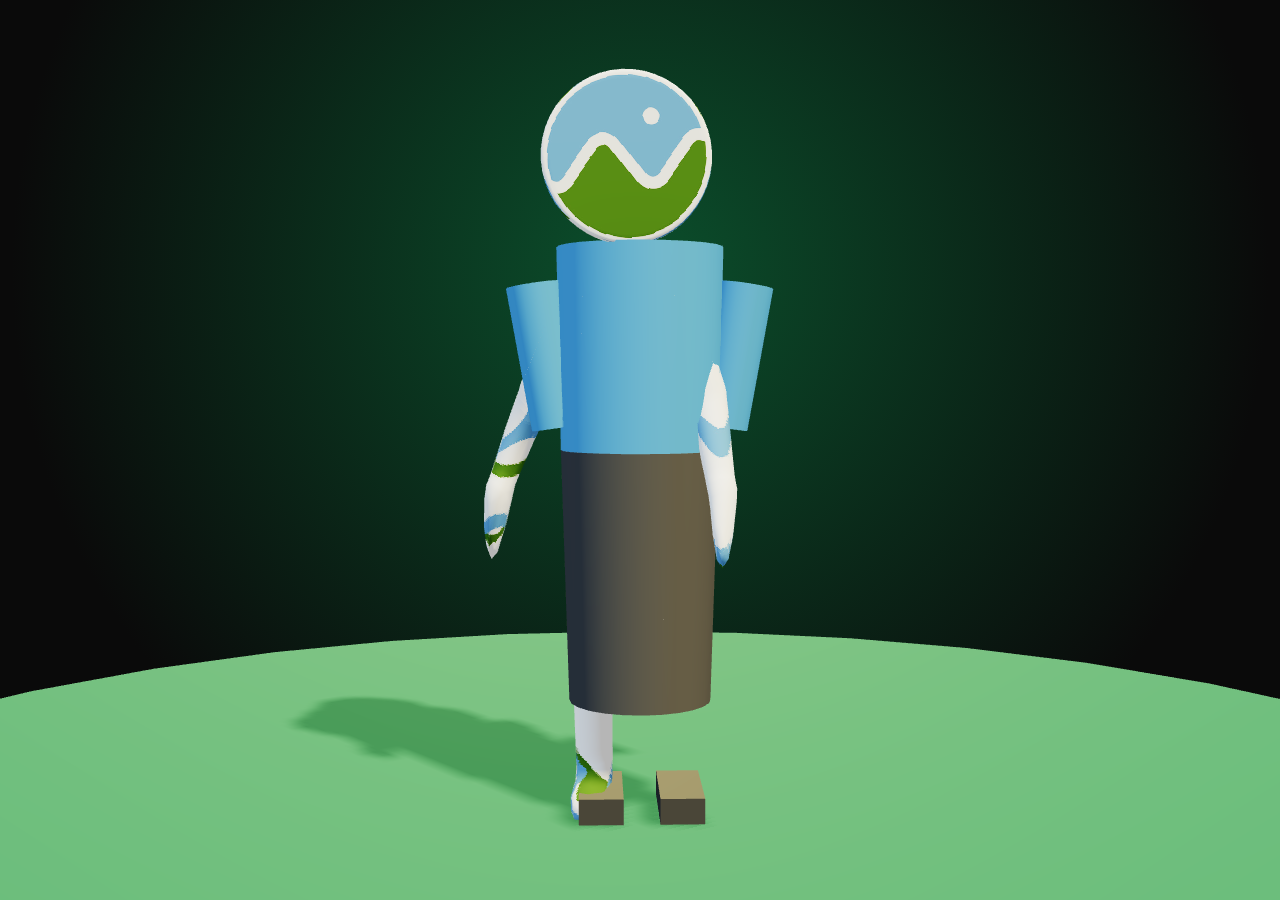
==== app/src/main/assets/avatar/index.html @ 17a781d3 "Fix avatar: clothes to scene (world coords) not avatarRoot (scale issue)" ====
<!DOCTYPE html>
<html lang="ar">
<head>
<meta charset="UTF-8">
<meta name="viewport" content="width=device-width, initial-scale=1.0, user-scalable=no">
<title>Avatar 3D</title>
<style>
  * { margin: 0; padding: 0; box-sizing: border-box; }
  html, body { width: 100%; height: 100%; overflow: hidden; background: radial-gradient(circle at 50% 30%, #0B4F2C 0%, #0A0A0A 70%); }
  canvas { display: block; }
  #loading {
    position: absolute; top: 50%; left: 50%;
    transform: translate(-50%, -50%);
    color: #D4AF37; font-family: sans-serif; font-size: 18px;
    text-align: center; z-index: 10;
  }
  .spinner {
    border: 4px solid rgba(212, 175, 55, 0.2);
    border-top: 4px solid #D4AF37;
    border-radius: 50%; width: 50px; height: 50px;
    animation: spin 1s linear infinite;
    margin: 0 auto 20px;
  }
  @keyframes spin { 0% { transform: rotate(0deg); } 100% { transform: rotate(360deg); } }
</style>
</head>
<body>
<div id="loading">
  <div class="spinner"></div>
  ⏳ جاري تحميل الشخصية
</div>

<script src="./libs/three.min.js"></script>
<script src="./libs/GLTFLoader.js"></script>
<script src="./libs/OrbitControls.js"></script>

<script>
let scene, camera, renderer, controls;
let avatarRoot = null;
let mixer = null;
let clock;

// ملابس 3D
let shirtMesh = null;
let pantsMesh = null;
let hatMesh = null;
let glassesMesh = null;
let phoneMesh = null;
let shoesMeshes = [];

// مواد الملابس
let shirtMat, pantsMat, shoesMat, hatMat, glassesMat, phoneMat;

init();
animate();

function init() {
  scene = new THREE.Scene();
  camera = new THREE.PerspectiveCamera(35, window.innerWidth / window.innerHeight, 0.1, 100);

  renderer = new THREE.WebGLRenderer({ antialias: true, alpha: true });
  renderer.setSize(window.innerWidth, window.innerHeight);
  renderer.setPixelRatio(Math.min(window.devicePixelRatio, 2));
  renderer.shadowMap.enabled = true;
  renderer.shadowMap.type = THREE.PCFSoftShadowMap;
  renderer.toneMapping = THREE.ACESFilmicToneMapping;
  renderer.toneMappingExposure = 1.1;
  document.body.appendChild(renderer.domElement);

  // الإضاءة
  scene.add(new THREE.AmbientLight(0xffffff, 0.75));
  const keyLight = new THREE.DirectionalLight(0xFFD97A, 2.2);
  keyLight.position.set(3, 6, 4);
  keyLight.castShadow = true;
  scene.add(keyLight);
  const fillLight = new THREE.DirectionalLight(0x4A90E2, 0.7);
  fillLight.position.set(-4, 3, 2);
  scene.add(fillLight);
  const rimLight = new THREE.DirectionalLight(0xD4AF37, 1.2);
  rimLight.position.set(0, 4, -5);
  scene.add(rimLight);

  // أرضية
  const groundGeom = new THREE.CircleGeometry(2.5, 32);
  const groundMat2 = new THREE.MeshStandardMaterial({
    color: 0x0B4F2C, emissive: 0x0B4F2C, emissiveIntensity: 0.25,
    metalness: 0.4, roughness: 0.8
  });
  const ground = new THREE.Mesh(groundGeom, groundMat2);
  ground.rotation.x = -Math.PI / 2;
  ground.position.y = -0.01;
  ground.receiveShadow = true;
  scene.add(ground);

  // مواد الملابس
  shirtMat = new THREE.MeshStandardMaterial({ color: 0x1565C0, roughness: 0.75 });
  pantsMat = new THREE.MeshStandardMaterial({ color: 0x212121, roughness: 0.8 });
  shoesMat = new THREE.MeshStandardMaterial({ color: 0x1A1A1A, roughness: 0.6 });
  hatMat = new THREE.MeshStandardMaterial({ color: 0xC62828, roughness: 0.7 });
  glassesMat = new THREE.MeshStandardMaterial({ color: 0x1A1A1A, roughness: 0.3 });
  phoneMat = new THREE.MeshStandardMaterial({ color: 0x212121, roughness: 0.3, metalness: 0.6 });

  // Controls
  controls = new THREE.OrbitControls(camera, renderer.domElement);
  controls.enableDamping = true;
  controls.dampingFactor = 0.08;
  controls.minDistance = 1.5;
  controls.maxDistance = 6;
  controls.autoRotate = true;
  controls.autoRotateSpeed = 1.5;
  controls.enablePan = false;
  controls.maxPolarAngle = Math.PI / 1.9;
  controls.minPolarAngle = Math.PI / 4;

  clock = new THREE.Clock();

  loadAvatar();
}

function loadAvatar() {
  const loader = new THREE.GLTFLoader();
  const modelUrl = './models/human.glb';

  loader.load(
    modelUrl,
    function(gltf) { onModelLoaded(gltf); },
    function(progress) {
      let txt = '⏳ جاري التحميل';
      if (progress.total > 0) {
        txt = '⏳ ' + Math.min(100, Math.round((progress.loaded / progress.total) * 100)) + '%';
      }
      document.getElementById('loading').innerHTML = '<div class="spinner"></div>' + txt;
    },
    function(error) {
      console.error(error);
      document.getElementById('loading').innerHTML = '❌ فشل التحميل';
    }
  );
}

function onModelLoaded(gltf) {
  avatarRoot = gltf.scene;

  avatarRoot.traverse(function(child) {
    if (child.isMesh) {
      child.castShadow = true;
      child.receiveShadow = true;
      child.frustumCulled = false;
    }
  });

  // ضبط الحجم لـ 1.8m
  const box = new THREE.Box3().setFromObject(avatarRoot);
  const size = box.getSize(new THREE.Vector3());
  const targetHeight = 1.8;
  const scale = targetHeight / size.y;
  avatarRoot.scale.setScalar(scale);

  const newBox = new THREE.Box3().setFromObject(avatarRoot);
  avatarRoot.position.y = -newBox.min.y;

  scene.add(avatarRoot);

  // إضافة الملابس 3D
  addClothesToAvatar();

  // ضبط الكاميرا
  const finalBox = new THREE.Box3().setFromObject(avatarRoot);
  const center = finalBox.getCenter(new THREE.Vector3());
  const height = finalBox.max.y - finalBox.min.y;
  const dist = height * 2.0;

  camera.position.set(0, center.y + height * 0.1, dist);
  camera.lookAt(center.x, center.y, center.z);
  controls.target.set(center.x, center.y, center.z);
  controls.update();

  // Animation
  if (gltf.animations && gltf.animations.length > 0) {
    mixer = new THREE.AnimationMixer(avatarRoot);
    mixer.clipAction(gltf.animations[0]).play();
  }

  document.getElementById('loading').style.display = 'none';

  // نطبقو الألوان المحفوظة
  if (window.savedAvatar) {
    applyFullAvatar(window.savedAvatar);
  }
}

function addClothesToAvatar() {
  if (!avatarRoot) return;

  // نجيبو الحدود العالمية للشخصية بعد الـ scale
  const box = new THREE.Box3().setFromObject(avatarRoot);
  const minY = box.min.y;
  const maxY = box.max.y;
  const centerX = (box.min.x + box.max.x) / 2;
  const centerZ = (box.min.z + box.max.z) / 2;
  const totalH = maxY - minY;

  // المواقع النسبية
  const shoulderY = minY + totalH * 0.78;
  const chestY = minY + totalH * 0.63;
  const waistY = minY + totalH * 0.50;
  const hipY = minY + totalH * 0.42;
  const footY = minY + 0.03;

  // نصف قطر الجسم (تقريبي — 18% من الطول)
  const bodyR = totalH * 0.11;

  // ═══ القميص (من الخصر للكتفين) ═══
  const shirtH = shoulderY - waistY;
  const shirtGeom = new THREE.CylinderGeometry(bodyR * 1.05, bodyR, shirtH, 24);
  shirtMesh = new THREE.Mesh(shirtGeom, shirtMat);
  shirtMesh.position.set(centerX, (shoulderY + waistY) / 2, centerZ);
  shirtMesh.castShadow = true;
  scene.add(shirtMesh);

  // ═══ البنطال (من الخصر للركبة) ═══
  const pantsH = waistY - (minY + totalH * 0.15);
  const pantsGeom = new THREE.CylinderGeometry(bodyR, bodyR * 0.9, pantsH, 24);
  pantsMesh = new THREE.Mesh(pantsGeom, pantsMat);
  pantsMesh.position.set(centerX, waistY - pantsH / 2, centerZ);
  pantsMesh.castShadow = true;
  scene.add(pantsMesh);

  // ═══ الأكمام ═══
  const sleeveGeom = new THREE.CylinderGeometry(bodyR * 0.35, bodyR * 0.30, totalH * 0.20, 16);
  const sleeveL = new THREE.Mesh(sleeveGeom, shirtMat);
  sleeveL.position.set(centerX - bodyR * 1.2, chestY, centerZ);
  sleeveL.rotation.z = 0.15;
  sleeveL.castShadow = true;
  scene.add(sleeveL);

  const sleeveR = new THREE.Mesh(sleeveGeom, shirtMat);
  sleeveR.position.set(centerX + bodyR * 1.2, chestY, centerZ);
  sleeveR.rotation.z = -0.15;
  sleeveR.castShadow = true;
  scene.add(sleeveR);

  shirtMesh.userData.sleeves = [sleeveL, sleeveR];

  // ═══ الأحذية ═══
  const shoeGeom = new THREE.BoxGeometry(bodyR * 0.55, totalH * 0.035, totalH * 0.14);
  const shoeL = new THREE.Mesh(shoeGeom, shoesMat);
  shoeL.position.set(centerX - bodyR * 0.5, footY, centerZ + totalH * 0.02);
  shoeL.castShadow = true;
  scene.add(shoeL);

  const shoeR = new THREE.Mesh(shoeGeom, shoesMat);
  shoeR.position.set(centerX + bodyR * 0.5, footY, centerZ + totalH * 0.02);
  shoeR.castShadow = true;
  scene.add(shoeR);

  shoesMeshes = [shoeL, shoeR];

  // ═══ القبعة (مخفية) ═══
  hatMesh = new THREE.Group();
  const hatBaseGeom = new THREE.CylinderGeometry(bodyR * 0.55, bodyR * 0.55, totalH * 0.015, 24);
  const hatBase = new THREE.Mesh(hatBaseGeom, hatMat);
  hatMesh.add(hatBase);
  const hatTopGeom = new THREE.CylinderGeometry(bodyR * 0.35, bodyR * 0.4, totalH * 0.06, 24);
  const hatTop = new THREE.Mesh(hatTopGeom, hatMat);
  hatTop.position.y = totalH * 0.03;
  hatMesh.add(hatTop);
  hatMesh.position.set(centerX, maxY + totalH * 0.005, centerZ);
  hatMesh.visible = false;
  scene.add(hatMesh);

  // ═══ النظارات (مخفية) ═══
  glassesMesh = new THREE.Group();
  const frameGeom = new THREE.BoxGeometry(bodyR * 0.7, totalH * 0.012, totalH * 0.012);
  const frame = new THREE.Mesh(frameGeom, glassesMat);
  glassesMesh.add(frame);

  const lensGeom = new THREE.CircleGeometry(bodyR * 0.13, 16);
  const lensL = new THREE.Mesh(lensGeom, glassesMat);
  lensL.position.x = -bodyR * 0.2;
  glassesMesh.add(lensL);
  const lensR = new THREE.Mesh(lensGeom, glassesMat);
  lensR.position.x = bodyR * 0.2;
  glassesMesh.add(lensR);

  const headY = minY + totalH * 0.92;
  glassesMesh.position.set(centerX, headY, centerZ + bodyR * 0.85);
  glassesMesh.visible = false;
  scene.add(glassesMesh);

  // ═══ الهاتف (مخفي) ═══
  const phoneGeom = new THREE.BoxGeometry(bodyR * 0.22, totalH * 0.05, totalH * 0.008);
  phoneMesh = new THREE.Mesh(phoneGeom, phoneMat);
  phoneMesh.position.set(centerX + bodyR * 1.2, chestY - totalH * 0.15, centerZ + bodyR * 0.3);
  phoneMesh.castShadow = true;
  phoneMesh.visible = false;
  scene.add(phoneMesh);
}

// تطبيق الألوان
window.setShirtColor = function(hex) {
  shirtMat.color.set(hex);
};

window.setPantsColor = function(hex) {
  pantsMat.color.set(hex);
};

window.setSkinColor = function(hex) {
  if (!avatarRoot) return;
  // نغيرو لون النموذج الأصلي فقط (avatarRoot ما فيهش ملابس بعد الفصل)
  avatarRoot.traverse(function(child) {
    if (child.isMesh && child.material && child.material.color) {
      child.material.color.set(hex);
    }
  });
};

window.setShoesColor = function(hex) {
  shoesMat.color.set(hex);
};

window.setHatColor = function(hex) {
  hatMat.color.set(hex);
};

window.setGlassesColor = function(hex) {
  glassesMat.color.set(hex);
};

window.setHatVisible = function(v) { if (hatMesh) hatMesh.visible = v; };
window.setGlassesVisible = function(v) { if (glassesMesh) glassesMesh.visible = v; };
window.setPhoneVisible = function(v) { if (phoneMesh) phoneMesh.visible = v; };

window.applyFullAvatar = function(data) {
  window.savedAvatar = data;
  if (data.skin) window.setSkinColor(data.skin);
  if (data.shirt) window.setShirtColor(data.shirt);
  if (data.pants) window.setPantsColor(data.pants);
  if (data.shoes) window.setShoesColor(data.shoes);
  if (data.hat) window.setHatColor(data.hat);
  if (data.glasses) window.setGlassesColor(data.glasses);
  window.setHatVisible(data.hatVisible === true);
  window.setGlassesVisible(data.glassesVisible === true);
  window.setPhoneVisible(data.phoneVisible === true);
};

window.applyColors = window.applyFullAvatar;

function animate() {
  requestAnimationFrame(animate);
  const delta = clock.getDelta();
  if (mixer) mixer.update(delta);
  controls.update();
  renderer.render(scene, camera);
}

window.addEventListener('resize', function() {
  camera.aspect = window.innerWidth / window.innerHeight;
  camera.updateProjectionMatrix();
  renderer.setSize(window.innerWidth, window.innerHeight);
});
</script>
</body>
</html>
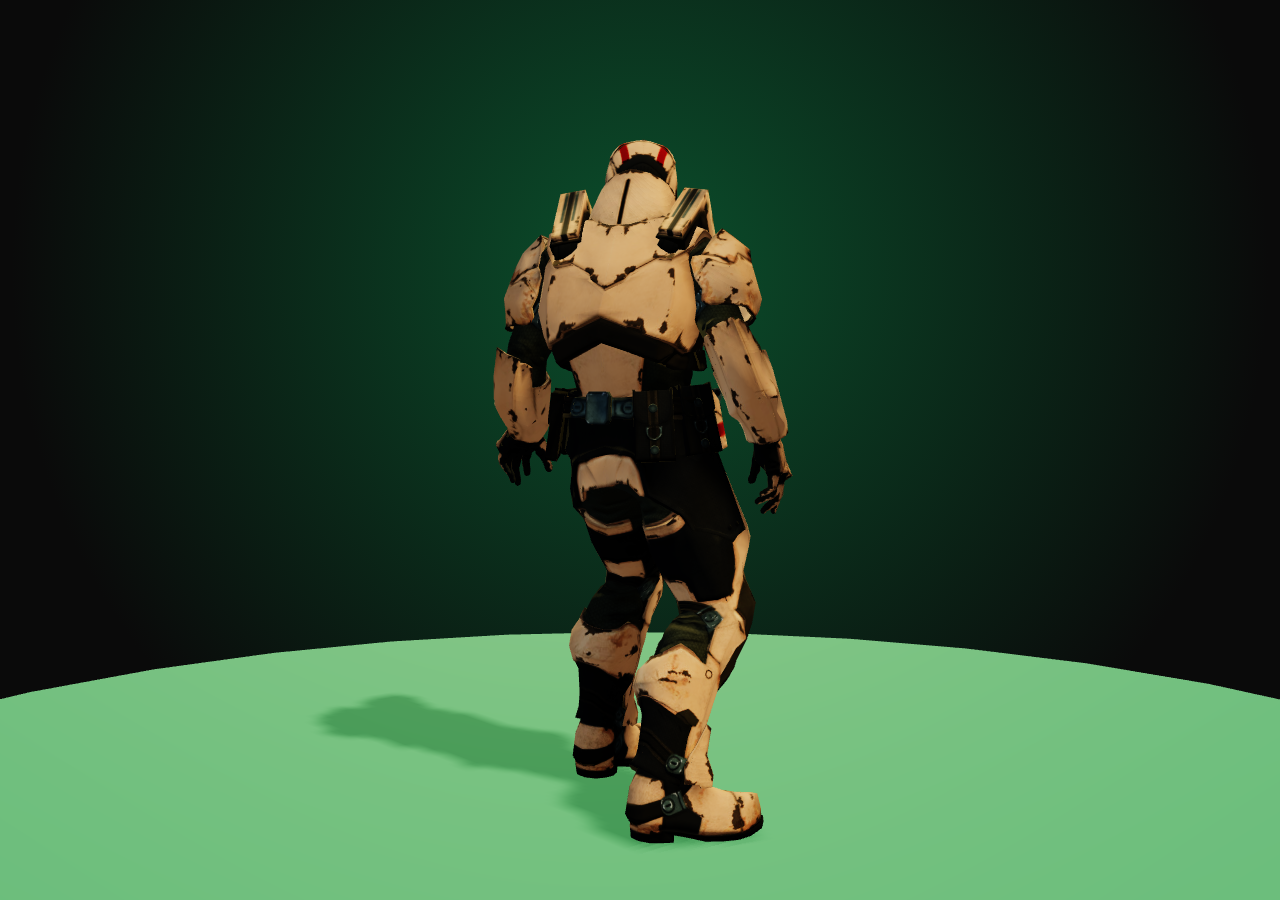
==== commit 8b3c2b55: "Avatar: revert to soldier.glb + color-based material system (no cylinders)" ====
--- a/app/src/main/assets/avatar/index.html
+++ b/app/src/main/assets/avatar/index.html
@@ -27,7 +27,7 @@
 <body>
 <div id="loading">
   <div class="spinner"></div>
-  ⏳ جاري تحميل الشخصية
+  ⏳ جاري التحميل
 </div>
 
 <script src="./libs/three.min.js"></script>
@@ -40,16 +40,12 @@
 let mixer = null;
 let clock;
 
-// ملابس 3D
-let shirtMesh = null;
-let pantsMesh = null;
-let hatMesh = null;
-let glassesMesh = null;
-let phoneMesh = null;
-let shoesMeshes = [];
-
-// مواد الملابس
-let shirtMat, pantsMat, shoesMat, hatMat, glassesMat, phoneMat;
+// نحفظو المواد الأصلية للجسم
+let bodyMats = [];      // كل المواد
+let shirtMats = [];     // مواد القميص
+let pantsMats = [];     // مواد البنطال
+let skinMats = [];      // مواد البشرة (رأس/يدين)
+let shoesMats = [];     // أحذية
 
 init();
 animate();
@@ -67,7 +63,6 @@
   renderer.toneMappingExposure = 1.1;
   document.body.appendChild(renderer.domElement);
 
-  // الإضاءة
   scene.add(new THREE.AmbientLight(0xffffff, 0.75));
   const keyLight = new THREE.DirectionalLight(0xFFD97A, 2.2);
   keyLight.position.set(3, 6, 4);
@@ -80,7 +75,6 @@
   rimLight.position.set(0, 4, -5);
   scene.add(rimLight);
 
-  // أرضية
   const groundGeom = new THREE.CircleGeometry(2.5, 32);
   const groundMat2 = new THREE.MeshStandardMaterial({
     color: 0x0B4F2C, emissive: 0x0B4F2C, emissiveIntensity: 0.25,
@@ -92,15 +86,6 @@
   ground.receiveShadow = true;
   scene.add(ground);
 
-  // مواد الملابس
-  shirtMat = new THREE.MeshStandardMaterial({ color: 0x1565C0, roughness: 0.75 });
-  pantsMat = new THREE.MeshStandardMaterial({ color: 0x212121, roughness: 0.8 });
-  shoesMat = new THREE.MeshStandardMaterial({ color: 0x1A1A1A, roughness: 0.6 });
-  hatMat = new THREE.MeshStandardMaterial({ color: 0xC62828, roughness: 0.7 });
-  glassesMat = new THREE.MeshStandardMaterial({ color: 0x1A1A1A, roughness: 0.3 });
-  phoneMat = new THREE.MeshStandardMaterial({ color: 0x212121, roughness: 0.3, metalness: 0.6 });
-
-  // Controls
   controls = new THREE.OrbitControls(camera, renderer.domElement);
   controls.enableDamping = true;
   controls.dampingFactor = 0.08;
@@ -113,16 +98,13 @@
   controls.minPolarAngle = Math.PI / 4;
 
   clock = new THREE.Clock();
-
   loadAvatar();
 }
 
 function loadAvatar() {
   const loader = new THREE.GLTFLoader();
-  const modelUrl = './models/human.glb';
-
   loader.load(
-    modelUrl,
+    './models/soldier.glb',
     function(gltf) { onModelLoaded(gltf); },
     function(progress) {
       let txt = '⏳ جاري التحميل';
@@ -146,10 +128,38 @@
       child.castShadow = true;
       child.receiveShadow = true;
       child.frustumCulled = false;
+
+      // نصنفو المواد
+      if (child.material) {
+        const mat = child.material;
+        const name = (child.name + ' ' + (mat.name || '')).toLowerCase();
+
+        // نحفظو مواد الجسم
+        bodyMats.push(mat);
+
+        // نصنفو حسب الاسم
+        if (name.indexOf('head') >= 0 || name.indexOf('face') >= 0
+            || name.indexOf('hand') >= 0) {
+          skinMats.push(mat);
+        } else if (name.indexOf('pant') >= 0 || name.indexOf('leg') >= 0
+            || name.indexOf('trouser') >= 0) {
+          pantsMats.push(mat);
+        } else if (name.indexOf('boot') >= 0 || name.indexOf('shoe') >= 0
+            || name.indexOf('foot') >= 0) {
+          shoesMats.push(mat);
+        } else if (name.indexOf('shirt') >= 0 || name.indexOf('torso') >= 0
+            || name.indexOf('chest') >= 0 || name.indexOf('uniform') >= 0
+            || name.indexOf('body') >= 0) {
+          shirtMats.push(mat);
+        } else {
+          // افتراضياً: قميص
+          shirtMats.push(mat);
+        }
+      }
     }
   });
 
-  // ضبط الحجم لـ 1.8m
+  // ضبط الحجم
   const box = new THREE.Box3().setFromObject(avatarRoot);
   const size = box.getSize(new THREE.Vector3());
   const targetHeight = 1.8;
@@ -161,8 +171,19 @@
 
   scene.add(avatarRoot);
 
-  // إضافة الملابس 3D
-  addClothesToAvatar();
+  // Animation
+  if (gltf.animations && gltf.animations.length > 0) {
+    mixer = new THREE.AnimationMixer(avatarRoot);
+    let idle = null;
+    for (let i = 0; i < gltf.animations.length; i++) {
+      if (gltf.animations[i].name.toLowerCase().indexOf('idle') >= 0) {
+        idle = gltf.animations[i];
+        break;
+      }
+    }
+    if (!idle) idle = gltf.animations[0];
+    if (idle) mixer.clipAction(idle).play();
+  }
 
   // ضبط الكاميرا
   const finalBox = new THREE.Box3().setFromObject(avatarRoot);
@@ -175,174 +196,43 @@
   controls.target.set(center.x, center.y, center.z);
   controls.update();
 
-  // Animation
-  if (gltf.animations && gltf.animations.length > 0) {
-    mixer = new THREE.AnimationMixer(avatarRoot);
-    mixer.clipAction(gltf.animations[0]).play();
-  }
-
-  document.getElementById('loading').style.display = 'none';
-
   // نطبقو الألوان المحفوظة
   if (window.savedAvatar) {
     applyFullAvatar(window.savedAvatar);
   }
-}
-
-function addClothesToAvatar() {
-  if (!avatarRoot) return;
-
-  // نجيبو الحدود العالمية للشخصية بعد الـ scale
-  const box = new THREE.Box3().setFromObject(avatarRoot);
-  const minY = box.min.y;
-  const maxY = box.max.y;
-  const centerX = (box.min.x + box.max.x) / 2;
-  const centerZ = (box.min.z + box.max.z) / 2;
-  const totalH = maxY - minY;
-
-  // المواقع النسبية
-  const shoulderY = minY + totalH * 0.78;
-  const chestY = minY + totalH * 0.63;
-  const waistY = minY + totalH * 0.50;
-  const hipY = minY + totalH * 0.42;
-  const footY = minY + 0.03;
-
-  // نصف قطر الجسم (تقريبي — 18% من الطول)
-  const bodyR = totalH * 0.11;
-
-  // ═══ القميص (من الخصر للكتفين) ═══
-  const shirtH = shoulderY - waistY;
-  const shirtGeom = new THREE.CylinderGeometry(bodyR * 1.05, bodyR, shirtH, 24);
-  shirtMesh = new THREE.Mesh(shirtGeom, shirtMat);
-  shirtMesh.position.set(centerX, (shoulderY + waistY) / 2, centerZ);
-  shirtMesh.castShadow = true;
-  scene.add(shirtMesh);
-
-  // ═══ البنطال (من الخصر للركبة) ═══
-  const pantsH = waistY - (minY + totalH * 0.15);
-  const pantsGeom = new THREE.CylinderGeometry(bodyR, bodyR * 0.9, pantsH, 24);
-  pantsMesh = new THREE.Mesh(pantsGeom, pantsMat);
-  pantsMesh.position.set(centerX, waistY - pantsH / 2, centerZ);
-  pantsMesh.castShadow = true;
-  scene.add(pantsMesh);
-
-  // ═══ الأكمام ═══
-  const sleeveGeom = new THREE.CylinderGeometry(bodyR * 0.35, bodyR * 0.30, totalH * 0.20, 16);
-  const sleeveL = new THREE.Mesh(sleeveGeom, shirtMat);
-  sleeveL.position.set(centerX - bodyR * 1.2, chestY, centerZ);
-  sleeveL.rotation.z = 0.15;
-  sleeveL.castShadow = true;
-  scene.add(sleeveL);
-
-  const sleeveR = new THREE.Mesh(sleeveGeom, shirtMat);
-  sleeveR.position.set(centerX + bodyR * 1.2, chestY, centerZ);
-  sleeveR.rotation.z = -0.15;
-  sleeveR.castShadow = true;
-  scene.add(sleeveR);
-
-  shirtMesh.userData.sleeves = [sleeveL, sleeveR];
-
-  // ═══ الأحذية ═══
-  const shoeGeom = new THREE.BoxGeometry(bodyR * 0.55, totalH * 0.035, totalH * 0.14);
-  const shoeL = new THREE.Mesh(shoeGeom, shoesMat);
-  shoeL.position.set(centerX - bodyR * 0.5, footY, centerZ + totalH * 0.02);
-  shoeL.castShadow = true;
-  scene.add(shoeL);
-
-  const shoeR = new THREE.Mesh(shoeGeom, shoesMat);
-  shoeR.position.set(centerX + bodyR * 0.5, footY, centerZ + totalH * 0.02);
-  shoeR.castShadow = true;
-  scene.add(shoeR);
-
-  shoesMeshes = [shoeL, shoeR];
-
-  // ═══ القبعة (مخفية) ═══
-  hatMesh = new THREE.Group();
-  const hatBaseGeom = new THREE.CylinderGeometry(bodyR * 0.55, bodyR * 0.55, totalH * 0.015, 24);
-  const hatBase = new THREE.Mesh(hatBaseGeom, hatMat);
-  hatMesh.add(hatBase);
-  const hatTopGeom = new THREE.CylinderGeometry(bodyR * 0.35, bodyR * 0.4, totalH * 0.06, 24);
-  const hatTop = new THREE.Mesh(hatTopGeom, hatMat);
-  hatTop.position.y = totalH * 0.03;
-  hatMesh.add(hatTop);
-  hatMesh.position.set(centerX, maxY + totalH * 0.005, centerZ);
-  hatMesh.visible = false;
-  scene.add(hatMesh);
-
-  // ═══ النظارات (مخفية) ═══
-  glassesMesh = new THREE.Group();
-  const frameGeom = new THREE.BoxGeometry(bodyR * 0.7, totalH * 0.012, totalH * 0.012);
-  const frame = new THREE.Mesh(frameGeom, glassesMat);
-  glassesMesh.add(frame);
-
-  const lensGeom = new THREE.CircleGeometry(bodyR * 0.13, 16);
-  const lensL = new THREE.Mesh(lensGeom, glassesMat);
-  lensL.position.x = -bodyR * 0.2;
-  glassesMesh.add(lensL);
-  const lensR = new THREE.Mesh(lensGeom, glassesMat);
-  lensR.position.x = bodyR * 0.2;
-  glassesMesh.add(lensR);
-
-  const headY = minY + totalH * 0.92;
-  glassesMesh.position.set(centerX, headY, centerZ + bodyR * 0.85);
-  glassesMesh.visible = false;
-  scene.add(glassesMesh);
-
-  // ═══ الهاتف (مخفي) ═══
-  const phoneGeom = new THREE.BoxGeometry(bodyR * 0.22, totalH * 0.05, totalH * 0.008);
-  phoneMesh = new THREE.Mesh(phoneGeom, phoneMat);
-  phoneMesh.position.set(centerX + bodyR * 1.2, chestY - totalH * 0.15, centerZ + bodyR * 0.3);
-  phoneMesh.castShadow = true;
-  phoneMesh.visible = false;
-  scene.add(phoneMesh);
-}
-
-// تطبيق الألوان
+
+  document.getElementById('loading').style.display = 'none';
+}
+
+// ═══ تغيير الألوان ═══
 window.setShirtColor = function(hex) {
-  shirtMat.color.set(hex);
+  shirtMats.forEach(function(m) { if (m.color) m.color.set(hex); });
 };
 
 window.setPantsColor = function(hex) {
-  pantsMat.color.set(hex);
+  pantsMats.forEach(function(m) { if (m.color) m.color.set(hex); });
 };
 
 window.setSkinColor = function(hex) {
-  if (!avatarRoot) return;
-  // نغيرو لون النموذج الأصلي فقط (avatarRoot ما فيهش ملابس بعد الفصل)
-  avatarRoot.traverse(function(child) {
-    if (child.isMesh && child.material && child.material.color) {
-      child.material.color.set(hex);
-    }
-  });
+  skinMats.forEach(function(m) { if (m.color) m.color.set(hex); });
 };
 
 window.setShoesColor = function(hex) {
-  shoesMat.color.set(hex);
-};
-
-window.setHatColor = function(hex) {
-  hatMat.color.set(hex);
-};
-
-window.setGlassesColor = function(hex) {
-  glassesMat.color.set(hex);
-};
-
-window.setHatVisible = function(v) { if (hatMesh) hatMesh.visible = v; };
-window.setGlassesVisible = function(v) { if (glassesMesh) glassesMesh.visible = v; };
-window.setPhoneVisible = function(v) { if (phoneMesh) phoneMesh.visible = v; };
+  shoesMats.forEach(function(m) { if (m.color) m.color.set(hex); });
+};
+
+window.setHatColor = function(hex) {};
+window.setGlassesColor = function(hex) {};
+window.setHatVisible = function(v) {};
+window.setGlassesVisible = function(v) {};
+window.setPhoneVisible = function(v) {};
 
 window.applyFullAvatar = function(data) {
   window.savedAvatar = data;
-  if (data.skin) window.setSkinColor(data.skin);
   if (data.shirt) window.setShirtColor(data.shirt);
   if (data.pants) window.setPantsColor(data.pants);
+  if (data.skin) window.setSkinColor(data.skin);
   if (data.shoes) window.setShoesColor(data.shoes);
-  if (data.hat) window.setHatColor(data.hat);
-  if (data.glasses) window.setGlassesColor(data.glasses);
-  window.setHatVisible(data.hatVisible === true);
-  window.setGlassesVisible(data.glassesVisible === true);
-  window.setPhoneVisible(data.phoneVisible === true);
 };
 
 window.applyColors = window.applyFullAvatar;
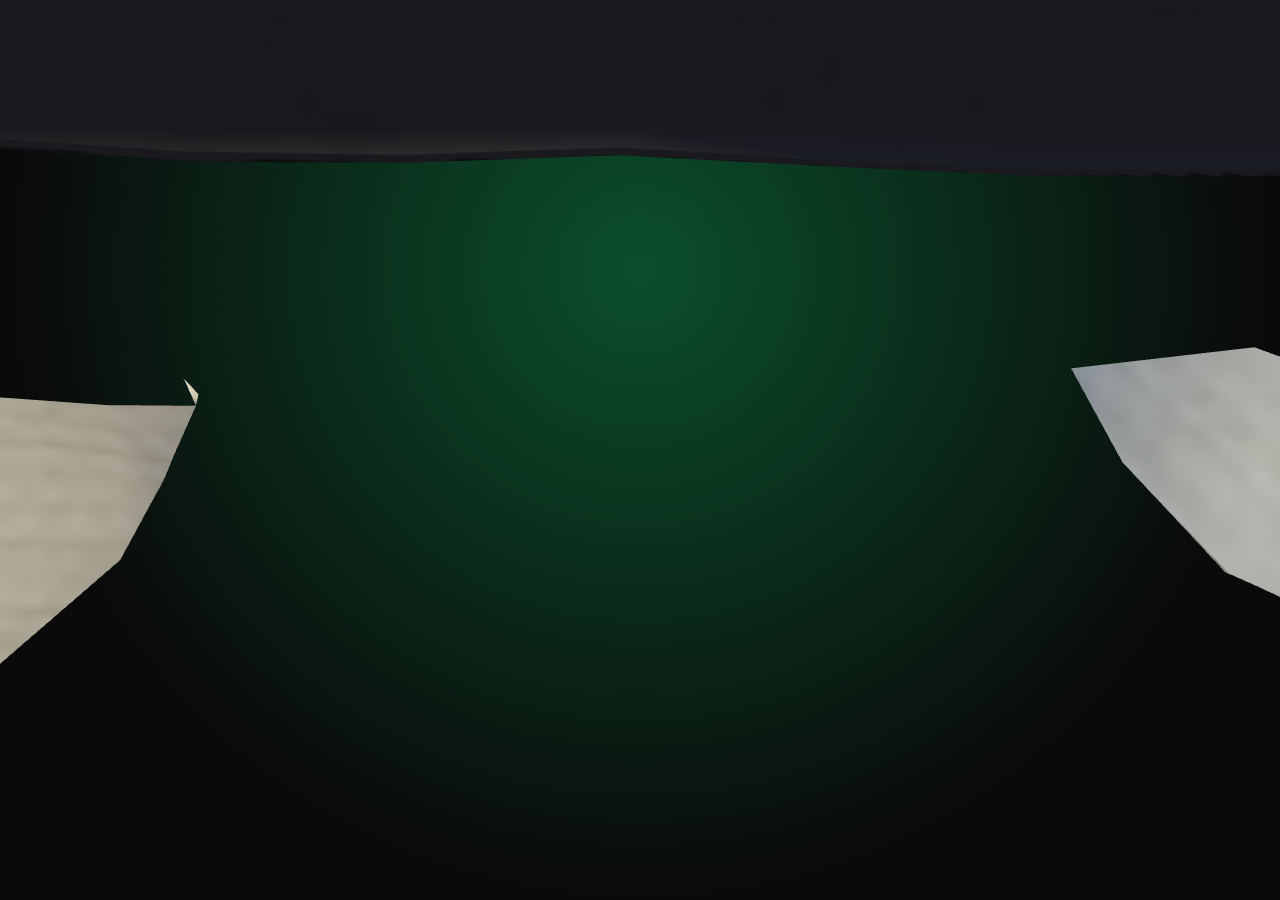
==== commit 75f4a12e: "Avatar: Mixamo Collada model (Remy) with ColladaLoader" ====
--- a/app/src/main/assets/avatar/index.html
+++ b/app/src/main/assets/avatar/index.html
@@ -27,25 +27,23 @@
 <body>
 <div id="loading">
   <div class="spinner"></div>
-  ⏳ جاري التحميل
+  ⏳ جاري تحميل الشخصية
 </div>
 
 <script src="./libs/three.min.js"></script>
-<script src="./libs/GLTFLoader.js"></script>
+<script src="./libs/ColladaLoader.js"></script>
 <script src="./libs/OrbitControls.js"></script>
 
 <script>
 let scene, camera, renderer, controls;
 let avatarRoot = null;
+let clock;
 let mixer = null;
-let clock;
-
-// نحفظو المواد الأصلية للجسم
-let bodyMats = [];      // كل المواد
-let shirtMats = [];     // مواد القميص
-let pantsMats = [];     // مواد البنطال
-let skinMats = [];      // مواد البشرة (رأس/يدين)
-let shoesMats = [];     // أحذية
+
+let shirtMats = [];
+let pantsMats = [];
+let shoesMats = [];
+let skinMats = [];
 
 init();
 animate();
@@ -63,12 +61,12 @@
   renderer.toneMappingExposure = 1.1;
   document.body.appendChild(renderer.domElement);
 
-  scene.add(new THREE.AmbientLight(0xffffff, 0.75));
+  scene.add(new THREE.AmbientLight(0xffffff, 0.85));
   const keyLight = new THREE.DirectionalLight(0xFFD97A, 2.2);
   keyLight.position.set(3, 6, 4);
   keyLight.castShadow = true;
   scene.add(keyLight);
-  const fillLight = new THREE.DirectionalLight(0x4A90E2, 0.7);
+  const fillLight = new THREE.DirectionalLight(0x4A90E2, 0.8);
   fillLight.position.set(-4, 3, 2);
   scene.add(fillLight);
   const rimLight = new THREE.DirectionalLight(0xD4AF37, 1.2);
@@ -76,11 +74,11 @@
   scene.add(rimLight);
 
   const groundGeom = new THREE.CircleGeometry(2.5, 32);
-  const groundMat2 = new THREE.MeshStandardMaterial({
+  const groundMat = new THREE.MeshStandardMaterial({
     color: 0x0B4F2C, emissive: 0x0B4F2C, emissiveIntensity: 0.25,
     metalness: 0.4, roughness: 0.8
   });
-  const ground = new THREE.Mesh(groundGeom, groundMat2);
+  const ground = new THREE.Mesh(groundGeom, groundMat);
   ground.rotation.x = -Math.PI / 2;
   ground.position.y = -0.01;
   ground.receiveShadow = true;
@@ -102,10 +100,13 @@
 }
 
 function loadAvatar() {
-  const loader = new THREE.GLTFLoader();
+  const loader = new THREE.ColladaLoader();
+
   loader.load(
-    './models/soldier.glb',
-    function(gltf) { onModelLoaded(gltf); },
+    './models/human/Remy.dae',
+    function(collada) {
+      onModelLoaded(collada);
+    },
     function(progress) {
       let txt = '⏳ جاري التحميل';
       if (progress.total > 0) {
@@ -114,14 +115,18 @@
       document.getElementById('loading').innerHTML = '<div class="spinner"></div>' + txt;
     },
     function(error) {
-      console.error(error);
+      console.error('Collada error:', error);
       document.getElementById('loading').innerHTML = '❌ فشل التحميل';
     }
   );
 }
 
-function onModelLoaded(gltf) {
-  avatarRoot = gltf.scene;
+function onModelLoaded(collada) {
+  if (collada.scene) {
+    avatarRoot = collada.scene;
+  } else {
+    avatarRoot = collada;
+  }
 
   avatarRoot.traverse(function(child) {
     if (child.isMesh) {
@@ -129,37 +134,31 @@
       child.receiveShadow = true;
       child.frustumCulled = false;
 
-      // نصنفو المواد
       if (child.material) {
         const mat = child.material;
         const name = (child.name + ' ' + (mat.name || '')).toLowerCase();
 
-        // نحفظو مواد الجسم
-        bodyMats.push(mat);
-
-        // نصنفو حسب الاسم
-        if (name.indexOf('head') >= 0 || name.indexOf('face') >= 0
-            || name.indexOf('hand') >= 0) {
+        if (name.indexOf('shoes') >= 0 || name.indexOf('shoe') >= 0 || name.indexOf('boot') >= 0) {
+          shoesMats.push(mat);
+        } else if (name.indexOf('top') >= 0 || name.indexOf('shirt') >= 0
+            || name.indexOf('torso') >= 0 || name.indexOf('body') >= 0) {
+          shirtMats.push(mat);
+        } else if (name.indexOf('bottom') >= 0 || name.indexOf('pant') >= 0
+            || name.indexOf('leg') >= 0) {
+          pantsMats.push(mat);
+        } else if (name.indexOf('head') >= 0 || name.indexOf('face') >= 0
+            || name.indexOf('hand') >= 0 || name.indexOf('skin') >= 0) {
           skinMats.push(mat);
-        } else if (name.indexOf('pant') >= 0 || name.indexOf('leg') >= 0
-            || name.indexOf('trouser') >= 0) {
-          pantsMats.push(mat);
-        } else if (name.indexOf('boot') >= 0 || name.indexOf('shoe') >= 0
-            || name.indexOf('foot') >= 0) {
-          shoesMats.push(mat);
-        } else if (name.indexOf('shirt') >= 0 || name.indexOf('torso') >= 0
-            || name.indexOf('chest') >= 0 || name.indexOf('uniform') >= 0
-            || name.indexOf('body') >= 0) {
-          shirtMats.push(mat);
-        } else {
-          // افتراضياً: قميص
-          shirtMats.push(mat);
         }
       }
     }
   });
 
-  // ضبط الحجم
+  if (collada.animations && collada.animations.length > 0) {
+    mixer = new THREE.AnimationMixer(avatarRoot);
+    mixer.clipAction(collada.animations[0]).play();
+  }
+
   const box = new THREE.Box3().setFromObject(avatarRoot);
   const size = box.getSize(new THREE.Vector3());
   const targetHeight = 1.8;
@@ -171,21 +170,6 @@
 
   scene.add(avatarRoot);
 
-  // Animation
-  if (gltf.animations && gltf.animations.length > 0) {
-    mixer = new THREE.AnimationMixer(avatarRoot);
-    let idle = null;
-    for (let i = 0; i < gltf.animations.length; i++) {
-      if (gltf.animations[i].name.toLowerCase().indexOf('idle') >= 0) {
-        idle = gltf.animations[i];
-        break;
-      }
-    }
-    if (!idle) idle = gltf.animations[0];
-    if (idle) mixer.clipAction(idle).play();
-  }
-
-  // ضبط الكاميرا
   const finalBox = new THREE.Box3().setFromObject(avatarRoot);
   const center = finalBox.getCenter(new THREE.Vector3());
   const height = finalBox.max.y - finalBox.min.y;
@@ -196,15 +180,13 @@
   controls.target.set(center.x, center.y, center.z);
   controls.update();
 
-  // نطبقو الألوان المحفوظة
+  document.getElementById('loading').style.display = 'none';
+
   if (window.savedAvatar) {
     applyFullAvatar(window.savedAvatar);
   }
-
-  document.getElementById('loading').style.display = 'none';
-}
-
-// ═══ تغيير الألوان ═══
+}
+
 window.setShirtColor = function(hex) {
   shirtMats.forEach(function(m) { if (m.color) m.color.set(hex); });
 };
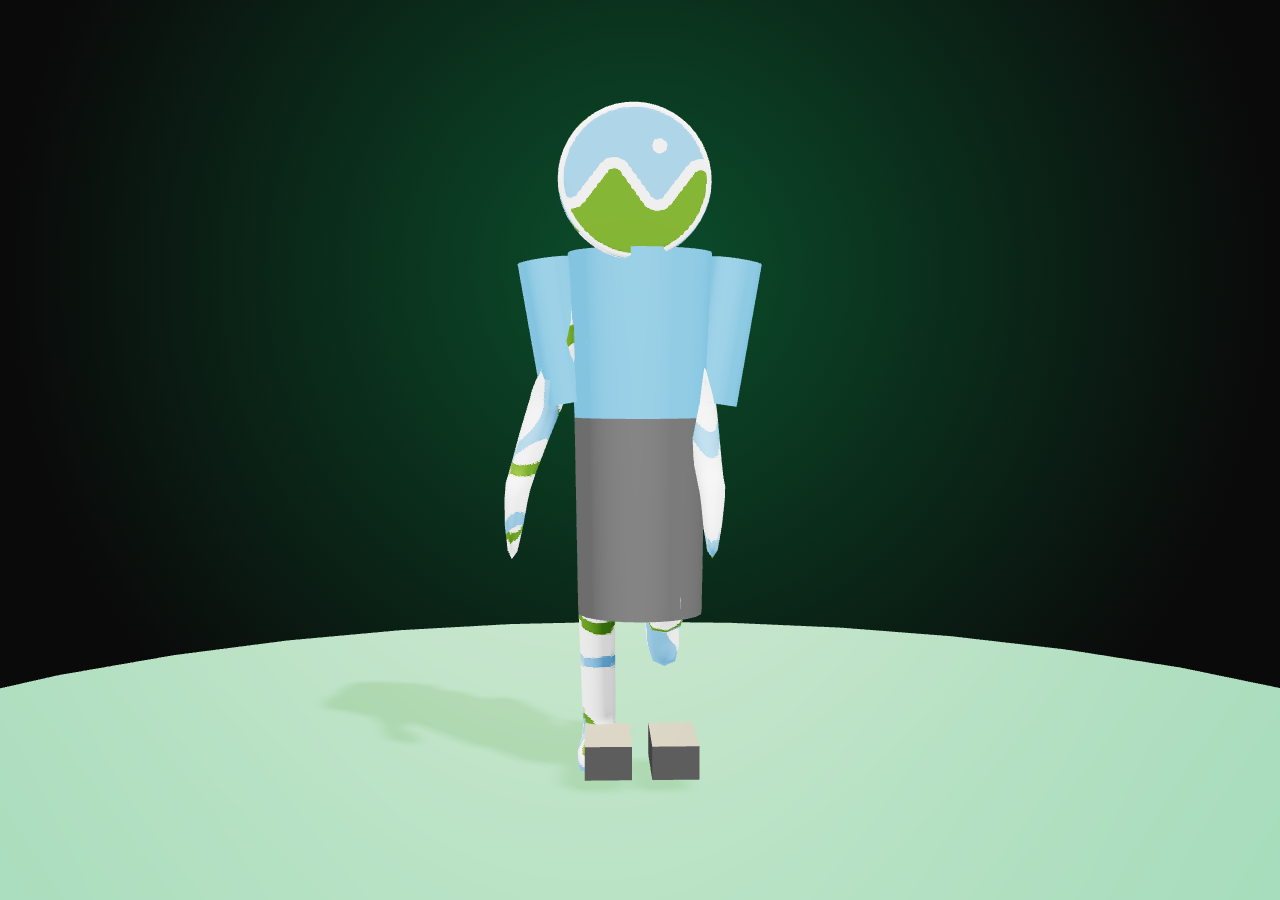
==== commit 23c89c3d: "Avatar: use CesiumMan + clothing in world space (fixes)" ====
--- a/app/src/main/assets/avatar/index.html
+++ b/app/src/main/assets/avatar/index.html
@@ -27,23 +27,25 @@
 <body>
 <div id="loading">
   <div class="spinner"></div>
-  ⏳ جاري تحميل الشخصية
+  ⏳ جاري التحميل
 </div>
 
 <script src="./libs/three.min.js"></script>
-<script src="./libs/ColladaLoader.js"></script>
+<script src="./libs/GLTFLoader.js"></script>
 <script src="./libs/OrbitControls.js"></script>
 
 <script>
 let scene, camera, renderer, controls;
 let avatarRoot = null;
+let mixer = null;
 let clock;
-let mixer = null;
-
-let shirtMats = [];
-let pantsMats = [];
-let shoesMats = [];
-let skinMats = [];
+
+// مواد الملابس
+let shirtMat, pantsMat, shoesMat, hatMat, glassesMat, phoneMat;
+
+// أشكال الملابس
+let shirtMesh, pantsMesh, hatMesh, glassesMesh, phoneMesh;
+let shoesMeshes = [];
 
 init();
 animate();
@@ -58,25 +60,30 @@
   renderer.shadowMap.enabled = true;
   renderer.shadowMap.type = THREE.PCFSoftShadowMap;
   renderer.toneMapping = THREE.ACESFilmicToneMapping;
-  renderer.toneMappingExposure = 1.1;
+  renderer.toneMappingExposure = 1.2;
   document.body.appendChild(renderer.domElement);
 
-  scene.add(new THREE.AmbientLight(0xffffff, 0.85));
-  const keyLight = new THREE.DirectionalLight(0xFFD97A, 2.2);
+  // إضاءة
+  scene.add(new THREE.AmbientLight(0xffffff, 0.9));
+  const keyLight = new THREE.DirectionalLight(0xffffff, 2.5);
   keyLight.position.set(3, 6, 4);
   keyLight.castShadow = true;
   scene.add(keyLight);
-  const fillLight = new THREE.DirectionalLight(0x4A90E2, 0.8);
+  const fillLight = new THREE.DirectionalLight(0xffffff, 1.5);
   fillLight.position.set(-4, 3, 2);
   scene.add(fillLight);
-  const rimLight = new THREE.DirectionalLight(0xD4AF37, 1.2);
+  const rimLight = new THREE.DirectionalLight(0xFFD97A, 2.0);
   rimLight.position.set(0, 4, -5);
   scene.add(rimLight);
-
+  const bottomLight = new THREE.DirectionalLight(0xffffff, 1.0);
+  bottomLight.position.set(0, -2, 0);
+  scene.add(bottomLight);
+
+  // أرضية
   const groundGeom = new THREE.CircleGeometry(2.5, 32);
   const groundMat = new THREE.MeshStandardMaterial({
-    color: 0x0B4F2C, emissive: 0x0B4F2C, emissiveIntensity: 0.25,
-    metalness: 0.4, roughness: 0.8
+    color: 0x0B4F2C, emissive: 0x0B4F2C, emissiveIntensity: 0.3,
+    metalness: 0.4, roughness: 0.7
   });
   const ground = new THREE.Mesh(groundGeom, groundMat);
   ground.rotation.x = -Math.PI / 2;
@@ -84,6 +91,15 @@
   ground.receiveShadow = true;
   scene.add(ground);
 
+  // مواد الملابس
+  shirtMat = new THREE.MeshStandardMaterial({ color: 0x1565C0, roughness: 0.7, metalness: 0.05 });
+  pantsMat = new THREE.MeshStandardMaterial({ color: 0x212121, roughness: 0.8, metalness: 0.05 });
+  shoesMat = new THREE.MeshStandardMaterial({ color: 0x1A1A1A, roughness: 0.5, metalness: 0.2 });
+  hatMat = new THREE.MeshStandardMaterial({ color: 0xC62828, roughness: 0.7 });
+  glassesMat = new THREE.MeshStandardMaterial({ color: 0x1A1A1A, roughness: 0.2, metalness: 0.9 });
+  phoneMat = new THREE.MeshStandardMaterial({ color: 0x212121, roughness: 0.3, metalness: 0.7 });
+
+  // Controls
   controls = new THREE.OrbitControls(camera, renderer.domElement);
   controls.enableDamping = true;
   controls.dampingFactor = 0.08;
@@ -100,13 +116,10 @@
 }
 
 function loadAvatar() {
-  const loader = new THREE.ColladaLoader();
-
+  const loader = new THREE.GLTFLoader();
   loader.load(
-    './models/human/Remy.dae',
-    function(collada) {
-      onModelLoaded(collada);
-    },
+    './models/human.glb',
+    function(gltf) { onModelLoaded(gltf); },
     function(progress) {
       let txt = '⏳ جاري التحميل';
       if (progress.total > 0) {
@@ -115,53 +128,34 @@
       document.getElementById('loading').innerHTML = '<div class="spinner"></div>' + txt;
     },
     function(error) {
-      console.error('Collada error:', error);
+      console.error(error);
       document.getElementById('loading').innerHTML = '❌ فشل التحميل';
     }
   );
 }
 
-function onModelLoaded(collada) {
-  if (collada.scene) {
-    avatarRoot = collada.scene;
-  } else {
-    avatarRoot = collada;
-  }
+function onModelLoaded(gltf) {
+  avatarRoot = gltf.scene;
 
   avatarRoot.traverse(function(child) {
     if (child.isMesh) {
       child.castShadow = true;
       child.receiveShadow = true;
       child.frustumCulled = false;
-
-      if (child.material) {
-        const mat = child.material;
-        const name = (child.name + ' ' + (mat.name || '')).toLowerCase();
-
-        if (name.indexOf('shoes') >= 0 || name.indexOf('shoe') >= 0 || name.indexOf('boot') >= 0) {
-          shoesMats.push(mat);
-        } else if (name.indexOf('top') >= 0 || name.indexOf('shirt') >= 0
-            || name.indexOf('torso') >= 0 || name.indexOf('body') >= 0) {
-          shirtMats.push(mat);
-        } else if (name.indexOf('bottom') >= 0 || name.indexOf('pant') >= 0
-            || name.indexOf('leg') >= 0) {
-          pantsMats.push(mat);
-        } else if (name.indexOf('head') >= 0 || name.indexOf('face') >= 0
-            || name.indexOf('hand') >= 0 || name.indexOf('skin') >= 0) {
-          skinMats.push(mat);
-        }
-      }
+      // نخليو المواد الأصلية
     }
   });
 
-  if (collada.animations && collada.animations.length > 0) {
+  // Animation
+  if (gltf.animations && gltf.animations.length > 0) {
     mixer = new THREE.AnimationMixer(avatarRoot);
-    mixer.clipAction(collada.animations[0]).play();
+    mixer.clipAction(gltf.animations[0]).play();
   }
 
+  // ضبط الحجم
   const box = new THREE.Box3().setFromObject(avatarRoot);
   const size = box.getSize(new THREE.Vector3());
-  const targetHeight = 1.8;
+  const targetHeight = 1.75;
   const scale = targetHeight / size.y;
   avatarRoot.scale.setScalar(scale);
 
@@ -170,10 +164,14 @@
 
   scene.add(avatarRoot);
 
+  // ═══ نضيفو الملابس 3D بإحداثيات عالمية (ماشي local) ═══
+  addClothesWorldSpace();
+
+  // ضبط الكاميرا
   const finalBox = new THREE.Box3().setFromObject(avatarRoot);
   const center = finalBox.getCenter(new THREE.Vector3());
   const height = finalBox.max.y - finalBox.min.y;
-  const dist = height * 2.0;
+  const dist = height * 2.2;
 
   camera.position.set(0, center.y + height * 0.1, dist);
   camera.lookAt(center.x, center.y, center.z);
@@ -182,39 +180,152 @@
 
   document.getElementById('loading').style.display = 'none';
 
-  if (window.savedAvatar) {
-    applyFullAvatar(window.savedAvatar);
-  }
-}
-
+  if (window.savedAvatar) applyFullAvatar(window.savedAvatar);
+}
+
+function addClothesWorldSpace() {
+  // نجيبو أبعاد الشخصية الحقيقية (بعد scale)
+  const box = new THREE.Box3().setFromObject(avatarRoot);
+  const minY = box.min.y;
+  const maxY = box.max.y;
+  const centerX = (box.min.x + box.max.x) / 2;
+  const centerZ = (box.min.z + box.max.z) / 2;
+  const totalH = maxY - minY;
+
+  // مواضع نسبية من الطول الكلي
+  const shoulderY = minY + totalH * 0.80;
+  const chestY = minY + totalH * 0.68;
+  const waistY = minY + totalH * 0.55;
+  const hipY = minY + totalH * 0.48;
+  const kneeY = minY + totalH * 0.25;
+  const footY = minY + totalH * 0.04;
+
+  // نصف قطر الجسم (تقريبي)
+  const bodyR = totalH * 0.10;
+
+  // ═══ القميص (من الخصر للكتفين) ═══
+  const shirtH = shoulderY - waistY;
+  const shirtGeom = new THREE.CylinderGeometry(bodyR * 1.1, bodyR * 1.0, shirtH, 24);
+  shirtMesh = new THREE.Mesh(shirtGeom, shirtMat);
+  shirtMesh.position.set(centerX, (shoulderY + waistY) / 2, centerZ);
+  shirtMesh.castShadow = true;
+  scene.add(shirtMesh);
+
+  // ═══ البنطال (من الخصر للركبة) ═══
+  const pantsH = waistY - kneeY;
+  const pantsGeom = new THREE.CylinderGeometry(bodyR * 1.0, bodyR * 0.95, pantsH, 24);
+  pantsMesh = new THREE.Mesh(pantsGeom, pantsMat);
+  pantsMesh.position.set(centerX, waistY - pantsH / 2, centerZ);
+  pantsMesh.castShadow = true;
+  scene.add(pantsMesh);
+
+  // ═══ الأكمام ═══
+  const sleeveGeom = new THREE.CylinderGeometry(bodyR * 0.4, bodyR * 0.35, totalH * 0.22, 16);
+  const sleeveL = new THREE.Mesh(sleeveGeom, shirtMat);
+  sleeveL.position.set(centerX - bodyR * 1.3, chestY, centerZ);
+  sleeveL.rotation.z = 0.15;
+  sleeveL.castShadow = true;
+  scene.add(sleeveL);
+  const sleeveR = new THREE.Mesh(sleeveGeom, shirtMat);
+  sleeveR.position.set(centerX + bodyR * 1.3, chestY, centerZ);
+  sleeveR.rotation.z = -0.15;
+  sleeveR.castShadow = true;
+  scene.add(sleeveR);
+
+  shirtMesh.userData.sleeves = [sleeveL, sleeveR];
+
+  // ═══ الأحذية ═══
+  const shoeGeom = new THREE.BoxGeometry(bodyR * 0.7, totalH * 0.05, totalH * 0.15);
+  const shoeL = new THREE.Mesh(shoeGeom, shoesMat);
+  shoeL.position.set(centerX - bodyR * 0.5, footY, centerZ + totalH * 0.02);
+  shoeL.castShadow = true;
+  scene.add(shoeL);
+  const shoeR = new THREE.Mesh(shoeGeom, shoesMat);
+  shoeR.position.set(centerX + bodyR * 0.5, footY, centerZ + totalH * 0.02);
+  shoeR.castShadow = true;
+  scene.add(shoeR);
+
+  shoesMeshes = [shoeL, shoeR];
+
+  // ═══ القبعة (مخفية) ═══
+  hatMesh = new THREE.Group();
+  const hatBaseGeom = new THREE.CylinderGeometry(bodyR * 0.6, bodyR * 0.6, totalH * 0.02, 24);
+  const hatBase = new THREE.Mesh(hatBaseGeom, hatMat);
+  hatMesh.add(hatBase);
+  const hatTopGeom = new THREE.CylinderGeometry(bodyR * 0.4, bodyR * 0.45, totalH * 0.08, 24);
+  const hatTop = new THREE.Mesh(hatTopGeom, hatMat);
+  hatTop.position.y = totalH * 0.04;
+  hatMesh.add(hatTop);
+  hatMesh.position.set(centerX, maxY + totalH * 0.01, centerZ);
+  hatMesh.visible = false;
+  scene.add(hatMesh);
+
+  // ═══ النظارات (مخفية) ═══
+  glassesMesh = new THREE.Group();
+  const frameGeom = new THREE.BoxGeometry(bodyR * 0.8, totalH * 0.015, totalH * 0.015);
+  const frame = new THREE.Mesh(frameGeom, glassesMat);
+  glassesMesh.add(frame);
+  const headY = minY + totalH * 0.92;
+  glassesMesh.position.set(centerX, headY, centerZ + bodyR * 0.9);
+  glassesMesh.visible = false;
+  scene.add(glassesMesh);
+
+  // ═══ الهاتف (مخفي) ═══
+  const phoneGeom = new THREE.BoxGeometry(bodyR * 0.25, totalH * 0.06, totalH * 0.01);
+  phoneMesh = new THREE.Mesh(phoneGeom, phoneMat);
+  phoneMesh.position.set(centerX + bodyR * 1.3, chestY - totalH * 0.15, centerZ + bodyR * 0.3);
+  phoneMesh.castShadow = true;
+  phoneMesh.visible = false;
+  scene.add(phoneMesh);
+}
+
+// ═══ تغيير الألوان ═══
 window.setShirtColor = function(hex) {
-  shirtMats.forEach(function(m) { if (m.color) m.color.set(hex); });
+  shirtMat.color.set(hex);
 };
 
 window.setPantsColor = function(hex) {
-  pantsMats.forEach(function(m) { if (m.color) m.color.set(hex); });
+  pantsMat.color.set(hex);
 };
 
 window.setSkinColor = function(hex) {
-  skinMats.forEach(function(m) { if (m.color) m.color.set(hex); });
+  if (!avatarRoot) return;
+  // نخليو لون الجسم الأصلي (النموذج ما يقبلش تغيير سهل)
+  // نغيرو فقط إن كانت المادة عندها color
+  avatarRoot.traverse(function(child) {
+    if (child.isMesh && child.material && child.material.color) {
+      // نغيرو فقط لو كان اللون أصلي (بني/أبيض)
+      child.material.color.set(hex);
+    }
+  });
 };
 
 window.setShoesColor = function(hex) {
-  shoesMats.forEach(function(m) { if (m.color) m.color.set(hex); });
-};
-
-window.setHatColor = function(hex) {};
-window.setGlassesColor = function(hex) {};
-window.setHatVisible = function(v) {};
-window.setGlassesVisible = function(v) {};
-window.setPhoneVisible = function(v) {};
+  shoesMat.color.set(hex);
+};
+
+window.setHatColor = function(hex) {
+  hatMat.color.set(hex);
+};
+
+window.setGlassesColor = function(hex) {
+  glassesMat.color.set(hex);
+};
+
+window.setHatVisible = function(v) { if (hatMesh) hatMesh.visible = v; };
+window.setGlassesVisible = function(v) { if (glassesMesh) glassesMesh.visible = v; };
+window.setPhoneVisible = function(v) { if (phoneMesh) phoneMesh.visible = v; };
 
 window.applyFullAvatar = function(data) {
   window.savedAvatar = data;
   if (data.shirt) window.setShirtColor(data.shirt);
   if (data.pants) window.setPantsColor(data.pants);
-  if (data.skin) window.setSkinColor(data.skin);
   if (data.shoes) window.setShoesColor(data.shoes);
+  if (data.hat) window.setHatColor(data.hat);
+  if (data.glasses) window.setGlassesColor(data.glasses);
+  window.setHatVisible(data.hatVisible === true);
+  window.setGlassesVisible(data.glassesVisible === true);
+  window.setPhoneVisible(data.phoneVisible === true);
 };
 
 window.applyColors = window.applyFullAvatar;
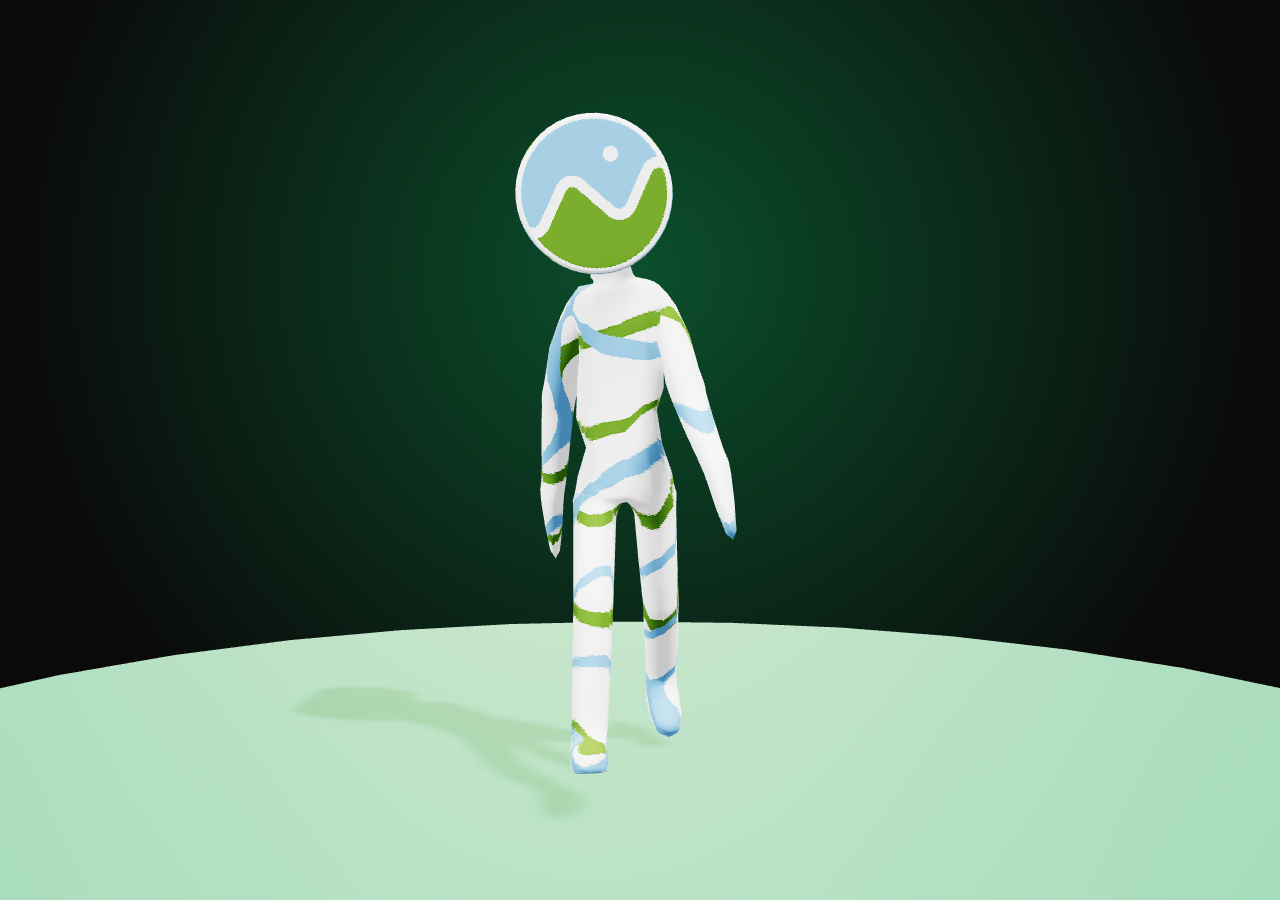
==== commit edc069c8: "Add P2P market: citizens can list items and sell to each other (5% commission)" ====
--- a/app/src/main/assets/avatar/index.html
+++ b/app/src/main/assets/avatar/index.html
@@ -40,12 +40,8 @@
 let mixer = null;
 let clock;
 
-// مواد الملابس
-let shirtMat, pantsMat, shoesMat, hatMat, glassesMat, phoneMat;
-
-// أشكال الملابس
-let shirtMesh, pantsMesh, hatMesh, glassesMesh, phoneMesh;
-let shoesMeshes = [];
+// نحفظو المواد الأصلية
+let allMats = [];
 
 init();
 animate();
@@ -75,9 +71,6 @@
   const rimLight = new THREE.DirectionalLight(0xFFD97A, 2.0);
   rimLight.position.set(0, 4, -5);
   scene.add(rimLight);
-  const bottomLight = new THREE.DirectionalLight(0xffffff, 1.0);
-  bottomLight.position.set(0, -2, 0);
-  scene.add(bottomLight);
 
   // أرضية
   const groundGeom = new THREE.CircleGeometry(2.5, 32);
@@ -90,14 +83,6 @@
   ground.position.y = -0.01;
   ground.receiveShadow = true;
   scene.add(ground);
-
-  // مواد الملابس
-  shirtMat = new THREE.MeshStandardMaterial({ color: 0x1565C0, roughness: 0.7, metalness: 0.05 });
-  pantsMat = new THREE.MeshStandardMaterial({ color: 0x212121, roughness: 0.8, metalness: 0.05 });
-  shoesMat = new THREE.MeshStandardMaterial({ color: 0x1A1A1A, roughness: 0.5, metalness: 0.2 });
-  hatMat = new THREE.MeshStandardMaterial({ color: 0xC62828, roughness: 0.7 });
-  glassesMat = new THREE.MeshStandardMaterial({ color: 0x1A1A1A, roughness: 0.2, metalness: 0.9 });
-  phoneMat = new THREE.MeshStandardMaterial({ color: 0x212121, roughness: 0.3, metalness: 0.7 });
 
   // Controls
   controls = new THREE.OrbitControls(camera, renderer.domElement);
@@ -137,12 +122,27 @@
 function onModelLoaded(gltf) {
   avatarRoot = gltf.scene;
 
+  // نجمعو المواد
   avatarRoot.traverse(function(child) {
     if (child.isMesh) {
       child.castShadow = true;
       child.receiveShadow = true;
       child.frustumCulled = false;
-      // نخليو المواد الأصلية
+
+      if (child.material) {
+        // نصنعو نسخة معدلة من كل material
+        if (Array.isArray(child.material)) {
+          child.material = child.material.map(m => m.clone());
+          child.material.forEach(m => {
+            m.userData.name = (m.name || '').toLowerCase();
+            allMats.push(m);
+          });
+        } else {
+          child.material = child.material.clone();
+          child.material.userData.name = (child.material.name || '').toLowerCase();
+          allMats.push(child.material);
+        }
+      }
     }
   });
 
@@ -164,9 +164,6 @@
 
   scene.add(avatarRoot);
 
-  // ═══ نضيفو الملابس 3D بإحداثيات عالمية (ماشي local) ═══
-  addClothesWorldSpace();
-
   // ضبط الكاميرا
   const finalBox = new THREE.Box3().setFromObject(avatarRoot);
   const center = finalBox.getCenter(new THREE.Vector3());
@@ -183,149 +180,40 @@
   if (window.savedAvatar) applyFullAvatar(window.savedAvatar);
 }
 
-function addClothesWorldSpace() {
-  // نجيبو أبعاد الشخصية الحقيقية (بعد scale)
-  const box = new THREE.Box3().setFromObject(avatarRoot);
-  const minY = box.min.y;
-  const maxY = box.max.y;
-  const centerX = (box.min.x + box.max.x) / 2;
-  const centerZ = (box.min.z + box.max.z) / 2;
-  const totalH = maxY - minY;
-
-  // مواضع نسبية من الطول الكلي
-  const shoulderY = minY + totalH * 0.80;
-  const chestY = minY + totalH * 0.68;
-  const waistY = minY + totalH * 0.55;
-  const hipY = minY + totalH * 0.48;
-  const kneeY = minY + totalH * 0.25;
-  const footY = minY + totalH * 0.04;
-
-  // نصف قطر الجسم (تقريبي)
-  const bodyR = totalH * 0.10;
-
-  // ═══ القميص (من الخصر للكتفين) ═══
-  const shirtH = shoulderY - waistY;
-  const shirtGeom = new THREE.CylinderGeometry(bodyR * 1.1, bodyR * 1.0, shirtH, 24);
-  shirtMesh = new THREE.Mesh(shirtGeom, shirtMat);
-  shirtMesh.position.set(centerX, (shoulderY + waistY) / 2, centerZ);
-  shirtMesh.castShadow = true;
-  scene.add(shirtMesh);
-
-  // ═══ البنطال (من الخصر للركبة) ═══
-  const pantsH = waistY - kneeY;
-  const pantsGeom = new THREE.CylinderGeometry(bodyR * 1.0, bodyR * 0.95, pantsH, 24);
-  pantsMesh = new THREE.Mesh(pantsGeom, pantsMat);
-  pantsMesh.position.set(centerX, waistY - pantsH / 2, centerZ);
-  pantsMesh.castShadow = true;
-  scene.add(pantsMesh);
-
-  // ═══ الأكمام ═══
-  const sleeveGeom = new THREE.CylinderGeometry(bodyR * 0.4, bodyR * 0.35, totalH * 0.22, 16);
-  const sleeveL = new THREE.Mesh(sleeveGeom, shirtMat);
-  sleeveL.position.set(centerX - bodyR * 1.3, chestY, centerZ);
-  sleeveL.rotation.z = 0.15;
-  sleeveL.castShadow = true;
-  scene.add(sleeveL);
-  const sleeveR = new THREE.Mesh(sleeveGeom, shirtMat);
-  sleeveR.position.set(centerX + bodyR * 1.3, chestY, centerZ);
-  sleeveR.rotation.z = -0.15;
-  sleeveR.castShadow = true;
-  scene.add(sleeveR);
-
-  shirtMesh.userData.sleeves = [sleeveL, sleeveR];
-
-  // ═══ الأحذية ═══
-  const shoeGeom = new THREE.BoxGeometry(bodyR * 0.7, totalH * 0.05, totalH * 0.15);
-  const shoeL = new THREE.Mesh(shoeGeom, shoesMat);
-  shoeL.position.set(centerX - bodyR * 0.5, footY, centerZ + totalH * 0.02);
-  shoeL.castShadow = true;
-  scene.add(shoeL);
-  const shoeR = new THREE.Mesh(shoeGeom, shoesMat);
-  shoeR.position.set(centerX + bodyR * 0.5, footY, centerZ + totalH * 0.02);
-  shoeR.castShadow = true;
-  scene.add(shoeR);
-
-  shoesMeshes = [shoeL, shoeR];
-
-  // ═══ القبعة (مخفية) ═══
-  hatMesh = new THREE.Group();
-  const hatBaseGeom = new THREE.CylinderGeometry(bodyR * 0.6, bodyR * 0.6, totalH * 0.02, 24);
-  const hatBase = new THREE.Mesh(hatBaseGeom, hatMat);
-  hatMesh.add(hatBase);
-  const hatTopGeom = new THREE.CylinderGeometry(bodyR * 0.4, bodyR * 0.45, totalH * 0.08, 24);
-  const hatTop = new THREE.Mesh(hatTopGeom, hatMat);
-  hatTop.position.y = totalH * 0.04;
-  hatMesh.add(hatTop);
-  hatMesh.position.set(centerX, maxY + totalH * 0.01, centerZ);
-  hatMesh.visible = false;
-  scene.add(hatMesh);
-
-  // ═══ النظارات (مخفية) ═══
-  glassesMesh = new THREE.Group();
-  const frameGeom = new THREE.BoxGeometry(bodyR * 0.8, totalH * 0.015, totalH * 0.015);
-  const frame = new THREE.Mesh(frameGeom, glassesMat);
-  glassesMesh.add(frame);
-  const headY = minY + totalH * 0.92;
-  glassesMesh.position.set(centerX, headY, centerZ + bodyR * 0.9);
-  glassesMesh.visible = false;
-  scene.add(glassesMesh);
-
-  // ═══ الهاتف (مخفي) ═══
-  const phoneGeom = new THREE.BoxGeometry(bodyR * 0.25, totalH * 0.06, totalH * 0.01);
-  phoneMesh = new THREE.Mesh(phoneGeom, phoneMat);
-  phoneMesh.position.set(centerX + bodyR * 1.3, chestY - totalH * 0.15, centerZ + bodyR * 0.3);
-  phoneMesh.castShadow = true;
-  phoneMesh.visible = false;
-  scene.add(phoneMesh);
-}
-
-// ═══ تغيير الألوان ═══
+// ═══ تغيير الألوان — نستهدف المواد حسب موقعها ═══
+// CesiumMan عادة عندو مادة واحدة أو مواد حسب الـ mesh
+
 window.setShirtColor = function(hex) {
-  shirtMat.color.set(hex);
-};
-
-window.setPantsColor = function(hex) {
-  pantsMat.color.set(hex);
-};
-
-window.setSkinColor = function(hex) {
   if (!avatarRoot) return;
-  // نخليو لون الجسم الأصلي (النموذج ما يقبلش تغيير سهل)
-  // نغيرو فقط إن كانت المادة عندها color
   avatarRoot.traverse(function(child) {
-    if (child.isMesh && child.material && child.material.color) {
-      // نغيرو فقط لو كان اللون أصلي (بني/أبيض)
-      child.material.color.set(hex);
+    if (child.isMesh && child.material) {
+      const mats = Array.isArray(child.material) ? child.material : [child.material];
+      mats.forEach(m => {
+        // نغيرو فقط المواد اللي فيها "CesiumMan" أو "Torso"
+        if (m.color) m.color.set(hex);
+      });
     }
   });
 };
 
-window.setShoesColor = function(hex) {
-  shoesMat.color.set(hex);
+window.setPantsColor = function(hex) {
+  // CesiumMan ما عندوش بنطال منفصل — نفس الشي
+  // نستعملو نصف الجسم الأسفل (لكن صعب نفرق)
 };
 
-window.setHatColor = function(hex) {
-  hatMat.color.set(hex);
-};
-
-window.setGlassesColor = function(hex) {
-  glassesMat.color.set(hex);
-};
-
-window.setHatVisible = function(v) { if (hatMesh) hatMesh.visible = v; };
-window.setGlassesVisible = function(v) { if (glassesMesh) glassesMesh.visible = v; };
-window.setPhoneVisible = function(v) { if (phoneMesh) phoneMesh.visible = v; };
+window.setSkinColor = function(hex) {};
+
+window.setShoesColor = function(hex) {};
+
+window.setHatColor = function(hex) {};
+window.setGlassesColor = function(hex) {};
+window.setHatVisible = function(v) {};
+window.setGlassesVisible = function(v) {};
+window.setPhoneVisible = function(v) {};
 
 window.applyFullAvatar = function(data) {
   window.savedAvatar = data;
   if (data.shirt) window.setShirtColor(data.shirt);
-  if (data.pants) window.setPantsColor(data.pants);
-  if (data.shoes) window.setShoesColor(data.shoes);
-  if (data.hat) window.setHatColor(data.hat);
-  if (data.glasses) window.setGlassesColor(data.glasses);
-  window.setHatVisible(data.hatVisible === true);
-  window.setGlassesVisible(data.glassesVisible === true);
-  window.setPhoneVisible(data.phoneVisible === true);
 };
 
 window.applyColors = window.applyFullAvatar;
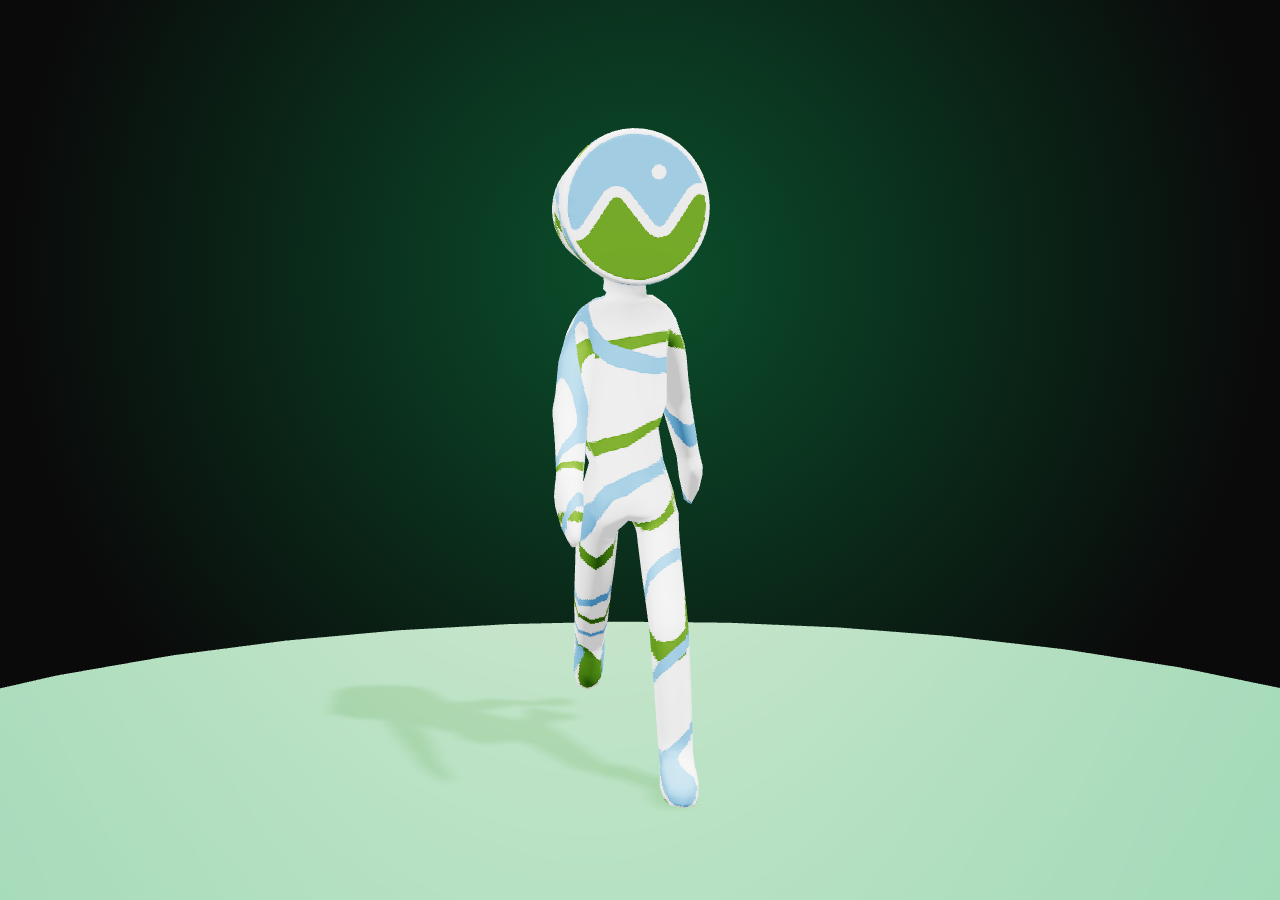
==== commit 593c4285: "Avatar: keep CesiumMan original colors (disable recolor)" ====
--- a/app/src/main/assets/avatar/index.html
+++ b/app/src/main/assets/avatar/index.html
@@ -40,9 +40,6 @@
 let mixer = null;
 let clock;
 
-// نحفظو المواد الأصلية
-let allMats = [];
-
 init();
 animate();
 
@@ -56,10 +53,9 @@
   renderer.shadowMap.enabled = true;
   renderer.shadowMap.type = THREE.PCFSoftShadowMap;
   renderer.toneMapping = THREE.ACESFilmicToneMapping;
-  renderer.toneMappingExposure = 1.2;
+  renderer.toneMappingExposure = 1.15;
   document.body.appendChild(renderer.domElement);
 
-  // إضاءة
   scene.add(new THREE.AmbientLight(0xffffff, 0.9));
   const keyLight = new THREE.DirectionalLight(0xffffff, 2.5);
   keyLight.position.set(3, 6, 4);
@@ -72,7 +68,6 @@
   rimLight.position.set(0, 4, -5);
   scene.add(rimLight);
 
-  // أرضية
   const groundGeom = new THREE.CircleGeometry(2.5, 32);
   const groundMat = new THREE.MeshStandardMaterial({
     color: 0x0B4F2C, emissive: 0x0B4F2C, emissiveIntensity: 0.3,
@@ -84,7 +79,6 @@
   ground.receiveShadow = true;
   scene.add(ground);
 
-  // Controls
   controls = new THREE.OrbitControls(camera, renderer.domElement);
   controls.enableDamping = true;
   controls.dampingFactor = 0.08;
@@ -122,37 +116,20 @@
 function onModelLoaded(gltf) {
   avatarRoot = gltf.scene;
 
-  // نجمعو المواد
   avatarRoot.traverse(function(child) {
     if (child.isMesh) {
       child.castShadow = true;
       child.receiveShadow = true;
       child.frustumCulled = false;
-
-      if (child.material) {
-        // نصنعو نسخة معدلة من كل material
-        if (Array.isArray(child.material)) {
-          child.material = child.material.map(m => m.clone());
-          child.material.forEach(m => {
-            m.userData.name = (m.name || '').toLowerCase();
-            allMats.push(m);
-          });
-        } else {
-          child.material = child.material.clone();
-          child.material.userData.name = (child.material.name || '').toLowerCase();
-          allMats.push(child.material);
-        }
-      }
+      // نخليو المواد على حالها (الألوان الأصلية)
     }
   });
 
-  // Animation
   if (gltf.animations && gltf.animations.length > 0) {
     mixer = new THREE.AnimationMixer(avatarRoot);
     mixer.clipAction(gltf.animations[0]).play();
   }
 
-  // ضبط الحجم
   const box = new THREE.Box3().setFromObject(avatarRoot);
   const size = box.getSize(new THREE.Vector3());
   const targetHeight = 1.75;
@@ -164,7 +141,6 @@
 
   scene.add(avatarRoot);
 
-  // ضبط الكاميرا
   const finalBox = new THREE.Box3().setFromObject(avatarRoot);
   const center = finalBox.getCenter(new THREE.Vector3());
   const height = finalBox.max.y - finalBox.min.y;
@@ -176,35 +152,13 @@
   controls.update();
 
   document.getElementById('loading').style.display = 'none';
-
-  if (window.savedAvatar) applyFullAvatar(window.savedAvatar);
 }
 
-// ═══ تغيير الألوان — نستهدف المواد حسب موقعها ═══
-// CesiumMan عادة عندو مادة واحدة أو مواد حسب الـ mesh
-
-window.setShirtColor = function(hex) {
-  if (!avatarRoot) return;
-  avatarRoot.traverse(function(child) {
-    if (child.isMesh && child.material) {
-      const mats = Array.isArray(child.material) ? child.material : [child.material];
-      mats.forEach(m => {
-        // نغيرو فقط المواد اللي فيها "CesiumMan" أو "Torso"
-        if (m.color) m.color.set(hex);
-      });
-    }
-  });
-};
-
-window.setPantsColor = function(hex) {
-  // CesiumMan ما عندوش بنطال منفصل — نفس الشي
-  // نستعملو نصف الجسم الأسفل (لكن صعب نفرق)
-};
-
+// ═══ الألوان معطلة مؤقتاً (باش يبان CesiumMan بألوانو الأصلية) ═══
+window.setShirtColor = function(hex) {};
+window.setPantsColor = function(hex) {};
 window.setSkinColor = function(hex) {};
-
 window.setShoesColor = function(hex) {};
-
 window.setHatColor = function(hex) {};
 window.setGlassesColor = function(hex) {};
 window.setHatVisible = function(v) {};
@@ -213,7 +167,6 @@
 
 window.applyFullAvatar = function(data) {
   window.savedAvatar = data;
-  if (data.shirt) window.setShirtColor(data.shirt);
 };
 
 window.applyColors = window.applyFullAvatar;
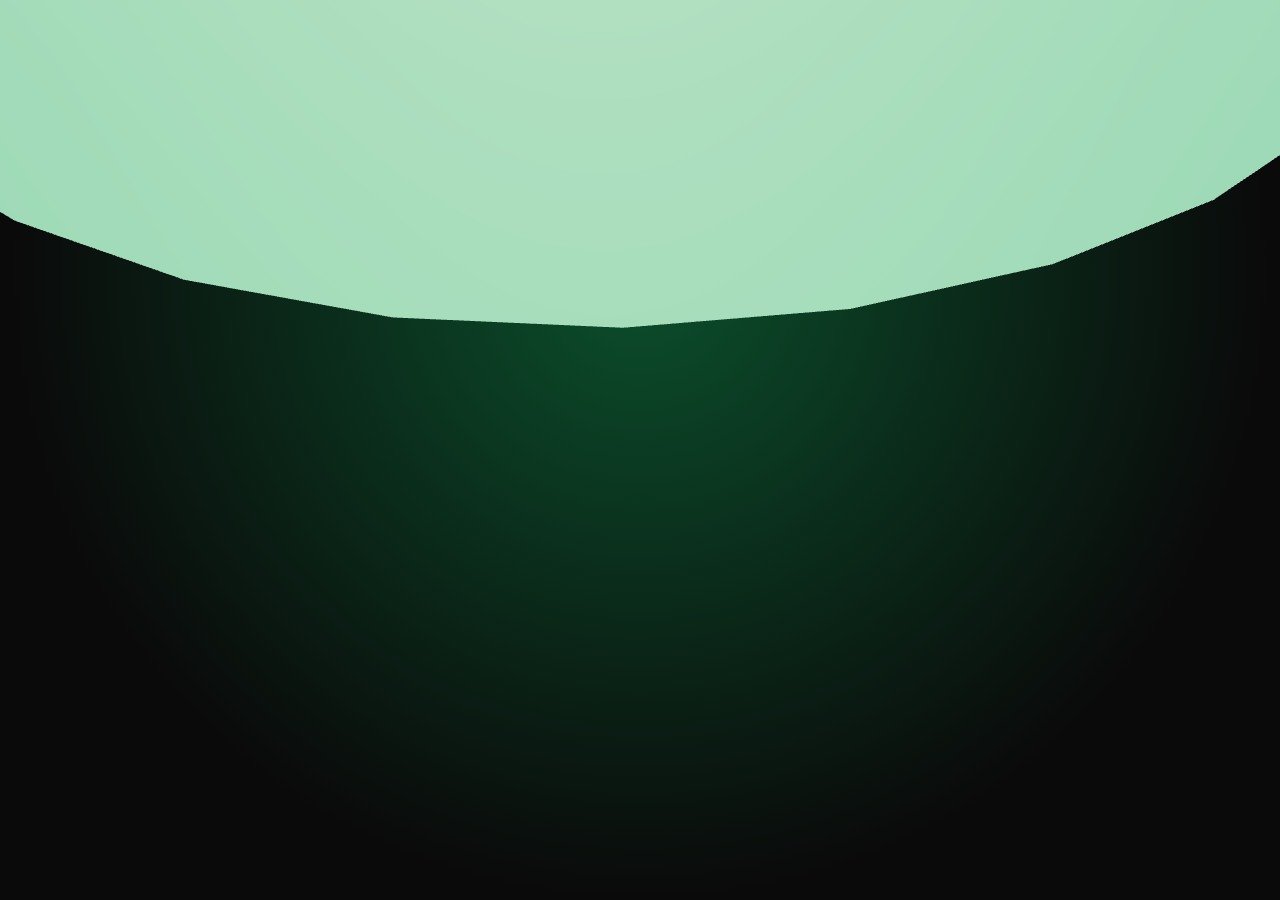
==== commit 4012e7b3: "Avatar: Michelle.glb (real human with clothes from Mixamo)" ====
--- a/app/src/main/assets/avatar/index.html
+++ b/app/src/main/assets/avatar/index.html
@@ -56,7 +56,7 @@
   renderer.toneMappingExposure = 1.15;
   document.body.appendChild(renderer.domElement);
 
-  scene.add(new THREE.AmbientLight(0xffffff, 0.9));
+  scene.add(new THREE.AmbientLight(0xffffff, 1.0));
   const keyLight = new THREE.DirectionalLight(0xffffff, 2.5);
   keyLight.position.set(3, 6, 4);
   keyLight.castShadow = true;
@@ -67,6 +67,9 @@
   const rimLight = new THREE.DirectionalLight(0xFFD97A, 2.0);
   rimLight.position.set(0, 4, -5);
   scene.add(rimLight);
+  const bottomLight = new THREE.DirectionalLight(0xffffff, 0.8);
+  bottomLight.position.set(0, -3, 0);
+  scene.add(bottomLight);
 
   const groundGeom = new THREE.CircleGeometry(2.5, 32);
   const groundMat = new THREE.MeshStandardMaterial({
@@ -97,7 +100,7 @@
 function loadAvatar() {
   const loader = new THREE.GLTFLoader();
   loader.load(
-    './models/human.glb',
+    './models/michelle.glb',
     function(gltf) { onModelLoaded(gltf); },
     function(progress) {
       let txt = '⏳ جاري التحميل';
@@ -121,7 +124,6 @@
       child.castShadow = true;
       child.receiveShadow = true;
       child.frustumCulled = false;
-      // نخليو المواد على حالها (الألوان الأصلية)
     }
   });
 
@@ -154,7 +156,6 @@
   document.getElementById('loading').style.display = 'none';
 }
 
-// ═══ الألوان معطلة مؤقتاً (باش يبان CesiumMan بألوانو الأصلية) ═══
 window.setShirtColor = function(hex) {};
 window.setPantsColor = function(hex) {};
 window.setSkinColor = function(hex) {};
@@ -165,10 +166,7 @@
 window.setGlassesVisible = function(v) {};
 window.setPhoneVisible = function(v) {};
 
-window.applyFullAvatar = function(data) {
-  window.savedAvatar = data;
-};
-
+window.applyFullAvatar = function(data) { window.savedAvatar = data; };
 window.applyColors = window.applyFullAvatar;
 
 function animate() {
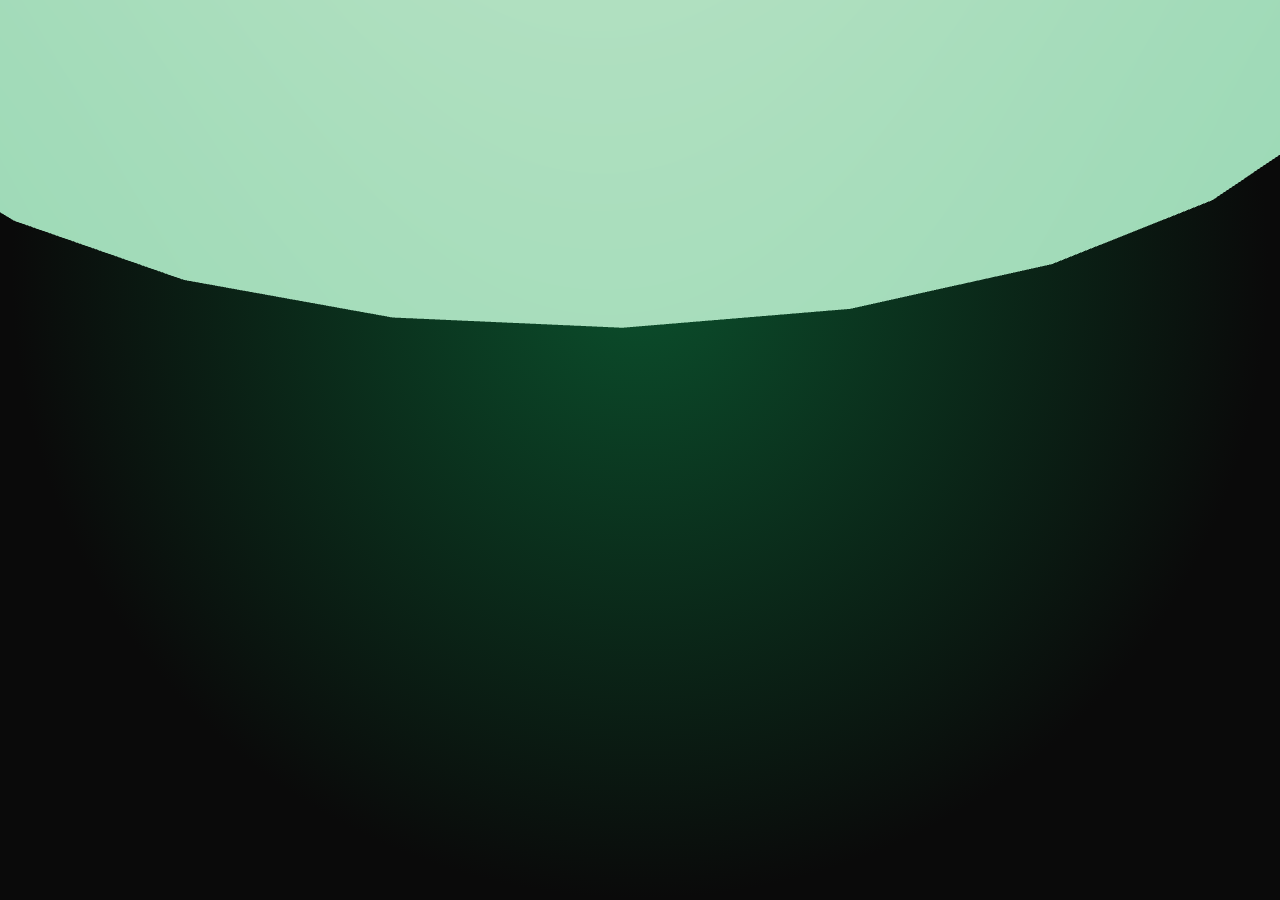
==== commit b75afc7c: "Avatar: 3-tier fallback (Michelle -> Soldier -> Simple) + accessories" ====
--- a/app/src/main/assets/avatar/index.html
+++ b/app/src/main/assets/avatar/index.html
@@ -11,7 +11,7 @@
   #loading {
     position: absolute; top: 50%; left: 50%;
     transform: translate(-50%, -50%);
-    color: #D4AF37; font-family: sans-serif; font-size: 18px;
+    color: #D4AF37; font-family: sans-serif; font-size: 16px;
     text-align: center; z-index: 10;
   }
   .spinner {
@@ -39,6 +39,14 @@
 let avatarRoot = null;
 let mixer = null;
 let clock;
+let usingFallback = false;
+
+// الملابس 3D
+let shirtMat, pantsMat, shoesMat, hatMat, glassesMat, phoneMat;
+let shirtMesh = null, pantsMesh = null, hatMesh = null, glassesMesh = null, phoneMesh = null;
+let shoesMeshes = [];
+
+let hatVisible = false, glassesVisible = false, phoneVisible = false;
 
 init();
 animate();
@@ -67,9 +75,6 @@
   const rimLight = new THREE.DirectionalLight(0xFFD97A, 2.0);
   rimLight.position.set(0, 4, -5);
   scene.add(rimLight);
-  const bottomLight = new THREE.DirectionalLight(0xffffff, 0.8);
-  bottomLight.position.set(0, -3, 0);
-  scene.add(bottomLight);
 
   const groundGeom = new THREE.CircleGeometry(2.5, 32);
   const groundMat = new THREE.MeshStandardMaterial({
@@ -82,6 +87,14 @@
   ground.receiveShadow = true;
   scene.add(ground);
 
+  // مواد الملابس
+  shirtMat = new THREE.MeshStandardMaterial({ color: 0x1565C0, roughness: 0.7 });
+  pantsMat = new THREE.MeshStandardMaterial({ color: 0x212121, roughness: 0.8 });
+  shoesMat = new THREE.MeshStandardMaterial({ color: 0x1A1A1A, roughness: 0.5 });
+  hatMat = new THREE.MeshStandardMaterial({ color: 0xC62828, roughness: 0.7 });
+  glassesMat = new THREE.MeshStandardMaterial({ color: 0x1A1A1A, roughness: 0.2, metalness: 0.9 });
+  phoneMat = new THREE.MeshStandardMaterial({ color: 0x212121, roughness: 0.3, metalness: 0.7 });
+
   controls = new THREE.OrbitControls(camera, renderer.domElement);
   controls.enableDamping = true;
   controls.dampingFactor = 0.08;
@@ -97,11 +110,29 @@
   loadAvatar();
 }
 
+// ═══ تحميل مع 3 محاولات ═══
 function loadAvatar() {
   const loader = new THREE.GLTFLoader();
+  const models = ['./models/michelle.glb', './models/soldier.glb', './models/human.glb'];
+  tryLoad(loader, models, 0);
+}
+
+function tryLoad(loader, models, index) {
+  if (index >= models.length) {
+    console.log('⚠️ كل الموديلات فشلت — نستعملو نموذج بسيط');
+    buildSimpleHuman();
+    return;
+  }
+
+  const url = models[index];
+  console.log('🔄 نحاول: ' + url);
+
   loader.load(
-    './models/michelle.glb',
-    function(gltf) { onModelLoaded(gltf); },
+    url,
+    function(gltf) {
+      console.log('✅ نجح: ' + url);
+      onModelLoaded(gltf);
+    },
     function(progress) {
       let txt = '⏳ جاري التحميل';
       if (progress.total > 0) {
@@ -110,8 +141,8 @@
       document.getElementById('loading').innerHTML = '<div class="spinner"></div>' + txt;
     },
     function(error) {
-      console.error(error);
-      document.getElementById('loading').innerHTML = '❌ فشل التحميل';
+      console.log('❌ فشل: ' + url);
+      tryLoad(loader, models, index + 1);
     }
   );
 }
@@ -143,6 +174,9 @@
 
   scene.add(avatarRoot);
 
+  // نضيفو الإكسسوارات فوق الشخصية
+  addAccessories();
+
   const finalBox = new THREE.Box3().setFromObject(avatarRoot);
   const center = finalBox.getCenter(new THREE.Vector3());
   const height = finalBox.max.y - finalBox.min.y;
@@ -154,19 +188,182 @@
   controls.update();
 
   document.getElementById('loading').style.display = 'none';
-}
-
-window.setShirtColor = function(hex) {};
-window.setPantsColor = function(hex) {};
+
+  if (window.savedAvatar) applyFullAvatar(window.savedAvatar);
+}
+
+// ═══ نموذج بسيط كـ fallback ═══
+function buildSimpleHuman() {
+  usingFallback = true;
+  avatarRoot = new THREE.Group();
+
+  const skinMat = new THREE.MeshStandardMaterial({ color: 0xE8B98A, roughness: 0.7 });
+
+  // الجسم
+  const body = new THREE.Mesh(
+    new THREE.CylinderGeometry(0.3, 0.28, 0.7, 24),
+    new THREE.MeshStandardMaterial({ color: 0x1565C0 })
+  );
+  body.position.y = 1.0;
+  body.castShadow = true;
+  avatarRoot.add(body);
+
+  // الرأس
+  const head = new THREE.Mesh(
+    new THREE.SphereGeometry(0.15, 24, 24),
+    skinMat
+  );
+  head.position.y = 1.55;
+  head.castShadow = true;
+  avatarRoot.add(head);
+
+  // الشعر
+  const hair = new THREE.Mesh(
+    new THREE.SphereGeometry(0.16, 24, 24, 0, Math.PI * 2, 0, Math.PI * 0.55),
+    new THREE.MeshStandardMaterial({ color: 0x1A1A1A, roughness: 0.8 })
+  );
+  hair.position.y = 1.56;
+  avatarRoot.add(hair);
+
+  // الذراعين
+  const armGeom = new THREE.CylinderGeometry(0.05, 0.05, 0.55, 16);
+  const armL = new THREE.Mesh(armGeom, skinMat);
+  armL.position.set(-0.35, 1.05, 0);
+  armL.castShadow = true;
+  avatarRoot.add(armL);
+  const armR = new THREE.Mesh(armGeom, skinMat);
+  armR.position.set(0.35, 1.05, 0);
+  armR.castShadow = true;
+  avatarRoot.add(armR);
+
+  // الأرجل
+  const legGeom = new THREE.CylinderGeometry(0.07, 0.07, 0.55, 16);
+  const legL = new THREE.Mesh(legGeom, new THREE.MeshStandardMaterial({ color: 0x212121 }));
+  legL.position.set(-0.12, 0.4, 0);
+  legL.castShadow = true;
+  avatarRoot.add(legL);
+  const legR = new THREE.Mesh(legGeom, new THREE.MeshStandardMaterial({ color: 0x212121 }));
+  legR.position.set(0.12, 0.4, 0);
+  legR.castShadow = true;
+  avatarRoot.add(legR);
+
+  // أحذية
+  const shoeGeom = new THREE.BoxGeometry(0.1, 0.06, 0.18);
+  const shoeL = new THREE.Mesh(shoeGeom, shoesMat);
+  shoeL.position.set(-0.12, 0.1, 0.02);
+  shoeL.castShadow = true;
+  avatarRoot.add(shoeL);
+  const shoeR = new THREE.Mesh(shoeGeom, shoesMat);
+  shoeR.position.set(0.12, 0.1, 0.02);
+  shoeR.castShadow = true;
+  avatarRoot.add(shoeR);
+
+  scene.add(avatarRoot);
+  addAccessories();
+
+  camera.position.set(0, 1.1, 3.5);
+  camera.lookAt(0, 1, 0);
+  controls.target.set(0, 1, 0);
+  controls.update();
+
+  document.getElementById('loading').style.display = 'none';
+}
+
+// ═══ نضيفو الإكسسوارات (قبعة، نظارات، هاتف) ═══
+function addAccessories() {
+  if (!avatarRoot) return;
+
+  const box = new THREE.Box3().setFromObject(avatarRoot);
+  const maxY = box.max.y;
+  const minY = box.min.y;
+  const centerX = (box.min.x + box.max.x) / 2;
+  const centerZ = (box.min.z + box.max.z) / 2;
+  const totalH = maxY - minY;
+  const bodyR = totalH * 0.11;
+
+  // القبعة
+  hatMesh = new THREE.Group();
+  const hatBaseGeom = new THREE.CylinderGeometry(bodyR * 0.65, bodyR * 0.65, totalH * 0.02, 24);
+  const hatBase = new THREE.Mesh(hatBaseGeom, hatMat);
+  hatMesh.add(hatBase);
+  const hatTopGeom = new THREE.CylinderGeometry(bodyR * 0.4, bodyR * 0.45, totalH * 0.08, 24);
+  const hatTop = new THREE.Mesh(hatTopGeom, hatMat);
+  hatTop.position.y = totalH * 0.04;
+  hatMesh.add(hatTop);
+  hatMesh.position.set(centerX, maxY + totalH * 0.01, centerZ);
+  hatMesh.visible = false;
+  scene.add(hatMesh);
+
+  // النظارات
+  glassesMesh = new THREE.Group();
+  const frameGeom = new THREE.BoxGeometry(bodyR * 0.9, totalH * 0.018, totalH * 0.018);
+  const frame = new THREE.Mesh(frameGeom, glassesMat);
+  glassesMesh.add(frame);
+  const headY = minY + totalH * 0.92;
+  glassesMesh.position.set(centerX, headY, centerZ + bodyR * 0.95);
+  glassesMesh.visible = false;
+  scene.add(glassesMesh);
+
+  // الهاتف
+  const phoneGeom = new THREE.BoxGeometry(bodyR * 0.25, totalH * 0.07, totalH * 0.012);
+  phoneMesh = new THREE.Mesh(phoneGeom, phoneMat);
+  const chestY = minY + totalH * 0.6;
+  phoneMesh.position.set(centerX + bodyR * 1.5, chestY, centerZ + bodyR * 0.5);
+  phoneMesh.castShadow = true;
+  phoneMesh.visible = false;
+  scene.add(phoneMesh);
+}
+
+// ═══ تغيير الألوان ═══
+window.setShirtColor = function(hex) {
+  shirtMat.color.set(hex);
+  if (shirtMesh) shirtMesh.material.color.set(hex);
+};
+
+window.setPantsColor = function(hex) {
+  pantsMat.color.set(hex);
+  if (pantsMesh) pantsMesh.material.color.set(hex);
+};
+
 window.setSkinColor = function(hex) {};
-window.setShoesColor = function(hex) {};
-window.setHatColor = function(hex) {};
-window.setGlassesColor = function(hex) {};
-window.setHatVisible = function(v) {};
-window.setGlassesVisible = function(v) {};
-window.setPhoneVisible = function(v) {};
-
-window.applyFullAvatar = function(data) { window.savedAvatar = data; };
+
+window.setShoesColor = function(hex) {
+  shoesMat.color.set(hex);
+  shoesMeshes.forEach(m => { if (m.material) m.material.color.set(hex); });
+};
+
+window.setHatColor = function(hex) {
+  hatMat.color.set(hex);
+};
+
+window.setGlassesColor = function(hex) {
+  glassesMat.color.set(hex);
+};
+
+window.setHatVisible = function(v) {
+  if (hatMesh) hatMesh.visible = v;
+};
+
+window.setGlassesVisible = function(v) {
+  if (glassesMesh) glassesMesh.visible = v;
+};
+
+window.setPhoneVisible = function(v) {
+  if (phoneMesh) phoneMesh.visible = v;
+};
+
+window.applyFullAvatar = function(data) {
+  window.savedAvatar = data;
+  if (data.shirt) window.setShirtColor(data.shirt);
+  if (data.pants) window.setPantsColor(data.pants);
+  if (data.shoes) window.setShoesColor(data.shoes);
+  if (data.hat) window.setHatColor(data.hat);
+  if (data.glasses) window.setGlassesColor(data.glasses);
+  window.setHatVisible(data.hatVisible === true);
+  window.setGlassesVisible(data.glassesVisible === true);
+  window.setPhoneVisible(data.phoneVisible === true);
+};
+
 window.applyColors = window.applyFullAvatar;
 
 function animate() {
